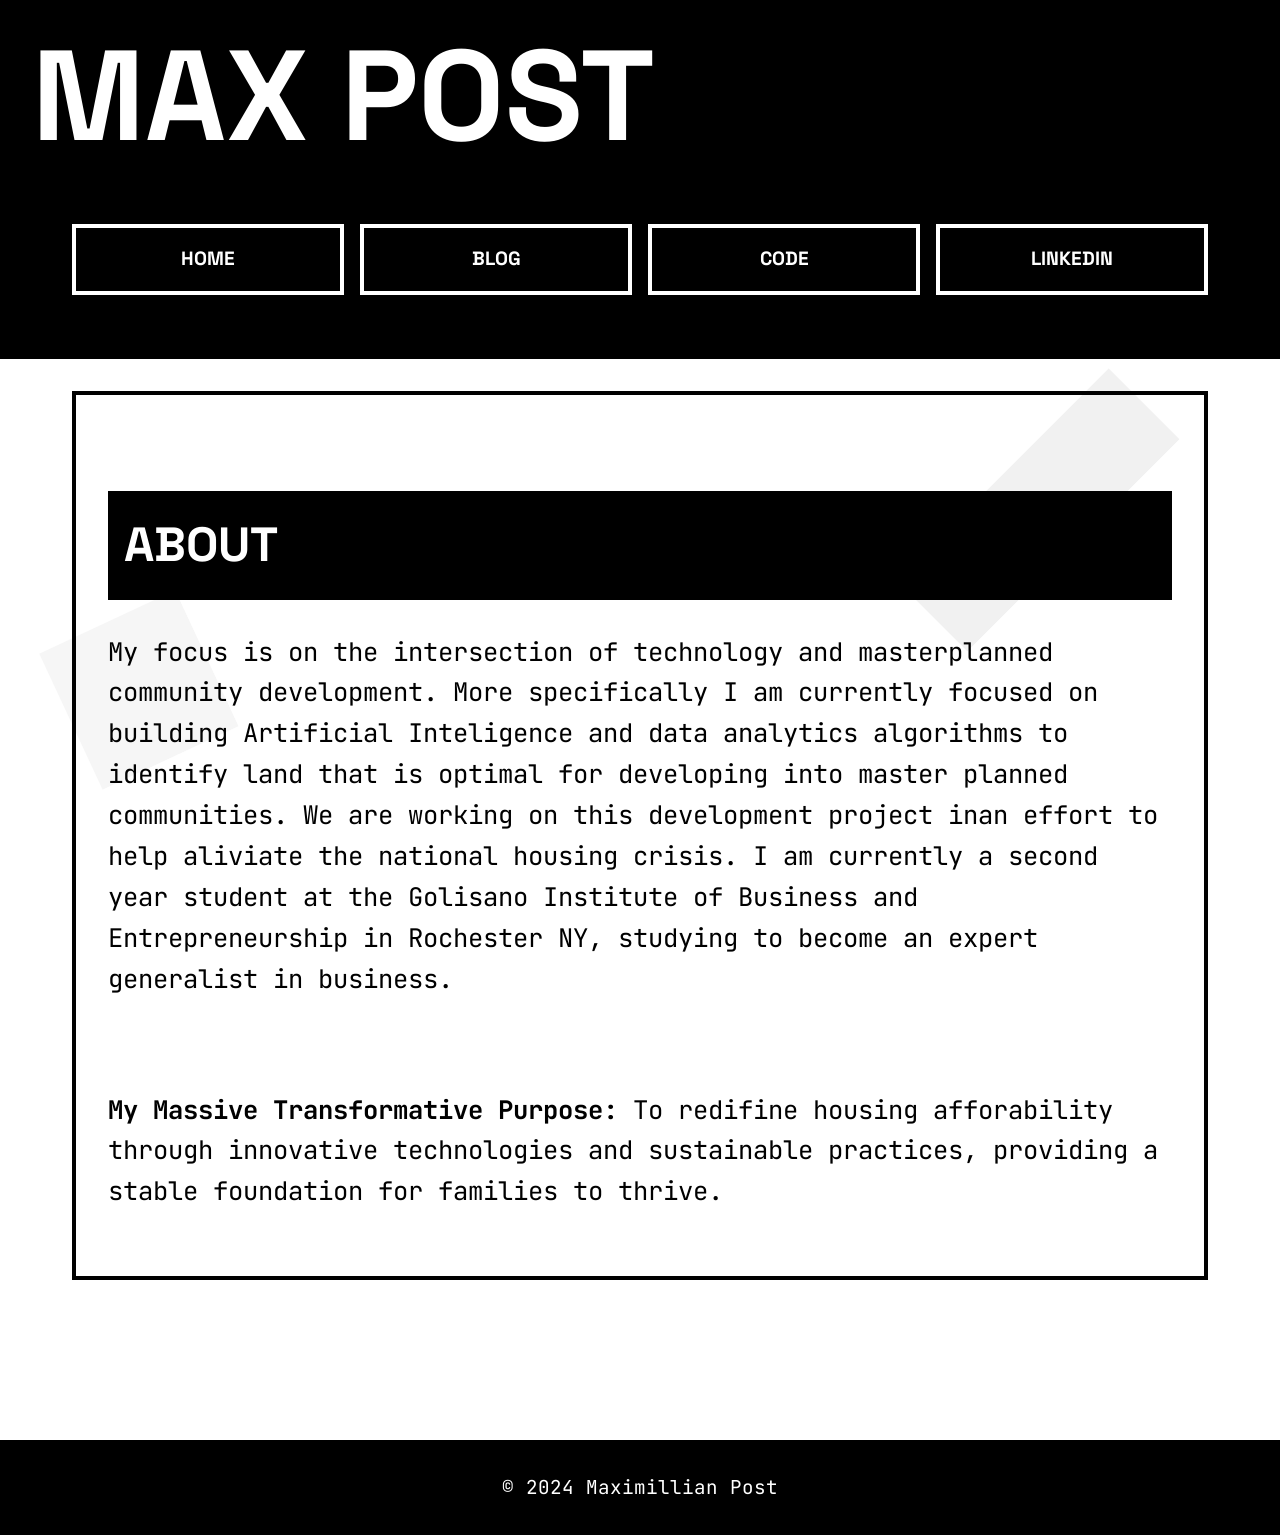
==== index.html @ ecf6b8f6 "Add files via upload" ====
<!DOCTYPE html>
<html lang="en">
<head>
    <meta charset="UTF-8">
    <meta name="viewport" content="width=device-width, initial-scale=1.0">
    <title>Max Post | Home</title>
    <link rel="stylesheet" href="styles.css">
</head>
<body>
    <!-- Abstract Shapes -->
    <div class="abstract-shape shape-1"></div>
    <div class="abstract-shape shape-2"></div>
    <div class="abstract-shape shape-3"></div>

    <header>
        <h1>MAX POST</h1>
        <button class="menu-toggle" aria-label="Toggle menu">
            <span class="menu-line"></span>
            <span class="menu-line"></span>
            <span class="menu-line"></span>
        </button>
        <nav class="nav-menu">
            <a href="index.html">HOME</a>
            <a href="blog/index.html">BLOG</a>
            <a href="https://github.com/maxcpost" target="_blank">CODE</a>
            <a href="https://www.linkedin.com/in/max-c-post" target="_blank">LINKEDIN</a>
        </nav>
    </header>

    <main>
        <section class="intro">
            <h2>About</h2>
            <p> My focus is on the intersection of technology and masterplanned community development. More specifically I am currently focused on building Artificial Inteligence and data analytics algorithms to identify land that is optimal for developing into master planned communities. We are working on this development project inan effort to help aliviate the national housing crisis. I am currently a second year student at the Golisano Institute of Business and Entrepreneurship in Rochester NY, studying to become an expert generalist in business.</p>
            <br>
            <p> <b>My Massive Transformative Purpose:</b> To redifine housing afforability through innovative technologies and sustainable practices, providing a stable foundation for families to thrive.</p>
        </section>
    </main>

    <footer>
        <p>© 2024 Maximillian Post</p>
    </footer>

    <script>
        document.querySelector('.menu-toggle').addEventListener('click', function() {
            this.classList.toggle('active');
            document.querySelector('.nav-menu').classList.toggle('active');
        });
    </script>
</body>
</html>
---- styles.css ----
/* Google Fonts Import */
@import url('https://fonts.googleapis.com/css2?family=Space+Grotesk:wght@400;500;700&family=JetBrains+Mono:wght@400;700&display=swap');

/* Reset and Base Styles */
* {
    margin: 0;
    padding: 0;
    box-sizing: border-box;
}

body {
    font-family: 'JetBrains Mono', monospace;
    line-height: 1.6;
    background-color: #ffffff;
    color: #000000;
    margin: 0;
    padding: 0;
    min-height: 100vh;
    -webkit-text-size-adjust: 100%;
}

/* Container */
main {
    padding: clamp(1rem, 5vw, 2rem);
    max-width: 1200px;
    margin: 0 auto;
}

/* Abstract Components */
.abstract-shape {
    position: fixed;
    background: #f0f0f0;
    z-index: -1;
    mix-blend-mode: multiply;
    opacity: 0.7;
}

.shape-1 {
    width: 200px;
    height: 200px;
    top: 10%;
    right: 5%;
    transform: rotate(15deg);
    background: #e8e8e8;
}

.shape-2 {
    width: 150px;
    height: 150px;
    bottom: 15%;
    left: 5%;
    transform: rotate(-25deg);
    background: #f2f2f2;
}

.shape-3 {
    width: 100px;
    height: 300px;
    top: 40%;
    right: 15%;
    transform: rotate(45deg);
    background: #ebebeb;
}

/* Typography */
h1, h2 {
    font-family: 'Space Grotesk', sans-serif;
    font-weight: 700;
    text-transform: uppercase;
}

h1 {
    font-size: clamp(3rem, 10vw, 8rem);
    background: #000;
    color: #fff;
    line-height: 1;
    padding: clamp(1rem, 5vw, 2rem);
    margin: 0;
    width: 100%;
    word-break: break-word;
}

h2 {
    font-size: clamp(2rem, 5vw, 3rem);
    margin: clamp(2rem, 5vw, 4rem) 0 clamp(1rem, 3vw, 2rem);
    padding: 1rem;
    background: #000;
    color: #fff;
}

/* Header and Navigation */
header {
    background: #000;
    width: 100%;
    padding-bottom: clamp(1rem, 3vw, 2rem);
    position: relative;
}

.menu-toggle {
    display: none;
    position: absolute;
    top: 2rem;
    right: 2rem;
    width: 48px;
    height: 48px;
    background: transparent;
    border: none;
    cursor: pointer;
    padding: 8px;
    z-index: 100;
}

.menu-line {
    display: block;
    width: 100%;
    height: 4px;
    background: #fff;
    margin: 6px 0;
    transition: 0.2s;
}

.menu-toggle.active .menu-line:nth-child(1) {
    transform: translateY(10px) rotate(45deg);
}

.menu-toggle.active .menu-line:nth-child(2) {
    opacity: 0;
}

.menu-toggle.active .menu-line:nth-child(3) {
    transform: translateY(-10px) rotate(-45deg);
}

nav {
    max-width: 1200px;
    margin: 0 auto;
    padding: clamp(1rem, 3vw, 2rem);
    display: grid;
    grid-template-columns: repeat(auto-fit, minmax(min(250px, 100%), 1fr));
    gap: 1rem;
}

nav a {
    font-family: 'Space Grotesk', sans-serif;
    color: #fff;
    text-decoration: none;
    font-weight: 700;
    padding: clamp(0.75rem, 2vw, 1rem);
    display: block;
    text-align: center;
    background: transparent;
    border: 4px solid #fff;
    text-transform: uppercase;
    font-size: clamp(1rem, 2.5vw, 1.2rem);
}

nav a:hover {
    background: #fff;
    color: #000;
}

@media (max-width: 768px) {
    .menu-toggle {
        display: block;
    }

    .nav-menu {
        position: fixed;
        top: 0;
        left: 0;
        width: 100%;
        height: 100vh;
        background: #0078D7;
        padding: 6rem 2rem 2rem;
        transform: translateX(100%);
        transition: transform 0.3s cubic-bezier(0.4, 0, 0.2, 1);
        z-index: 90;
        display: flex;
        flex-direction: column;
        justify-content: center;
        align-items: center;
        gap: 2rem;
    }

    .nav-menu.active {
        transform: translateX(0);
    }

    .nav-menu a {
        font-size: 2rem;
        border: none;
        padding: 1rem;
        width: 100%;
        max-width: 400px;
    }

    .nav-menu a:hover {
        background: #fff;
        color: #0078D7;
    }

    .menu-toggle.active .menu-line {
        background: #fff;
    }

    nav {
        padding: 0;
    }
}

/* Sections */
section {
    margin-bottom: clamp(2rem, 5vw, 4rem);
    border: 4px solid #000;
    padding: clamp(1rem, 3vw, 2rem);
}

.intro p {
    font-size: clamp(1.2rem, 3vw, 1.6rem);
    margin: clamp(1rem, 3vw, 2rem) 0;
}

/* Blog Posts */
.post-list {
    display: grid;
    grid-template-columns: repeat(auto-fit, minmax(min(300px, 100%), 1fr));
    gap: clamp(1rem, 3vw, 2rem);
}

.post-item {
    border: 4px solid #000;
    padding: clamp(1rem, 3vw, 2rem);
}

.post-item:hover {
    background: #000;
    color: #fff;
}

.post-date {
    font-family: 'Space Grotesk', sans-serif;
    font-size: clamp(1rem, 2.5vw, 1.2rem);
    border-top: 4px solid currentColor;
    margin-top: clamp(1rem, 3vw, 2rem);
    padding-top: clamp(0.75rem, 2vw, 1rem);
    font-weight: 700;
}

/* Footer */
footer {
    background: #000;
    color: #fff;
    padding: clamp(1rem, 3vw, 2rem);
    margin-top: clamp(2rem, 5vw, 4rem);
    text-align: center;
    font-size: clamp(1rem, 2.5vw, 1.2rem);
}

/* Code Blocks */
pre {
    background: #000;
    color: #fff;
    padding: clamp(1rem, 3vw, 2rem);
    margin: clamp(1rem, 3vw, 2rem) 0;
    border: 4px solid #000;
    font-size: clamp(0.9rem, 2.5vw, 1.2rem);
    overflow-x: auto;
    -webkit-overflow-scrolling: touch;
}

code {
    font-family: 'JetBrains Mono', monospace;
}

/* Touch Device Optimizations */
@media (hover: none) {
    nav a:active {
        background: #fff;
        color: #000;
    }

    .post-item:active {
        background: #000;
        color: #fff;
    }
}

/* Small Screen Optimizations */
@media (max-width: 480px) {
    nav {
        padding: 1rem;
    }

    nav a {
        padding: 0.75rem;
    }

    section {
        margin-bottom: 2rem;
    }

    pre {
        margin: 1rem -1rem;
        padding: 1rem;
    }

    .post-list {
        gap: 1rem;
    }
}

/* Scroll Bar */
::-webkit-scrollbar {
    width: clamp(8px, 2vw, 16px);
}

::-webkit-scrollbar-track {
    background: #fff;
}

::-webkit-scrollbar-thumb {
    background: #000;
    border: 4px solid #fff;
}

/* Selection Style */
::selection {
    background: #000;
    color: #fff;
}
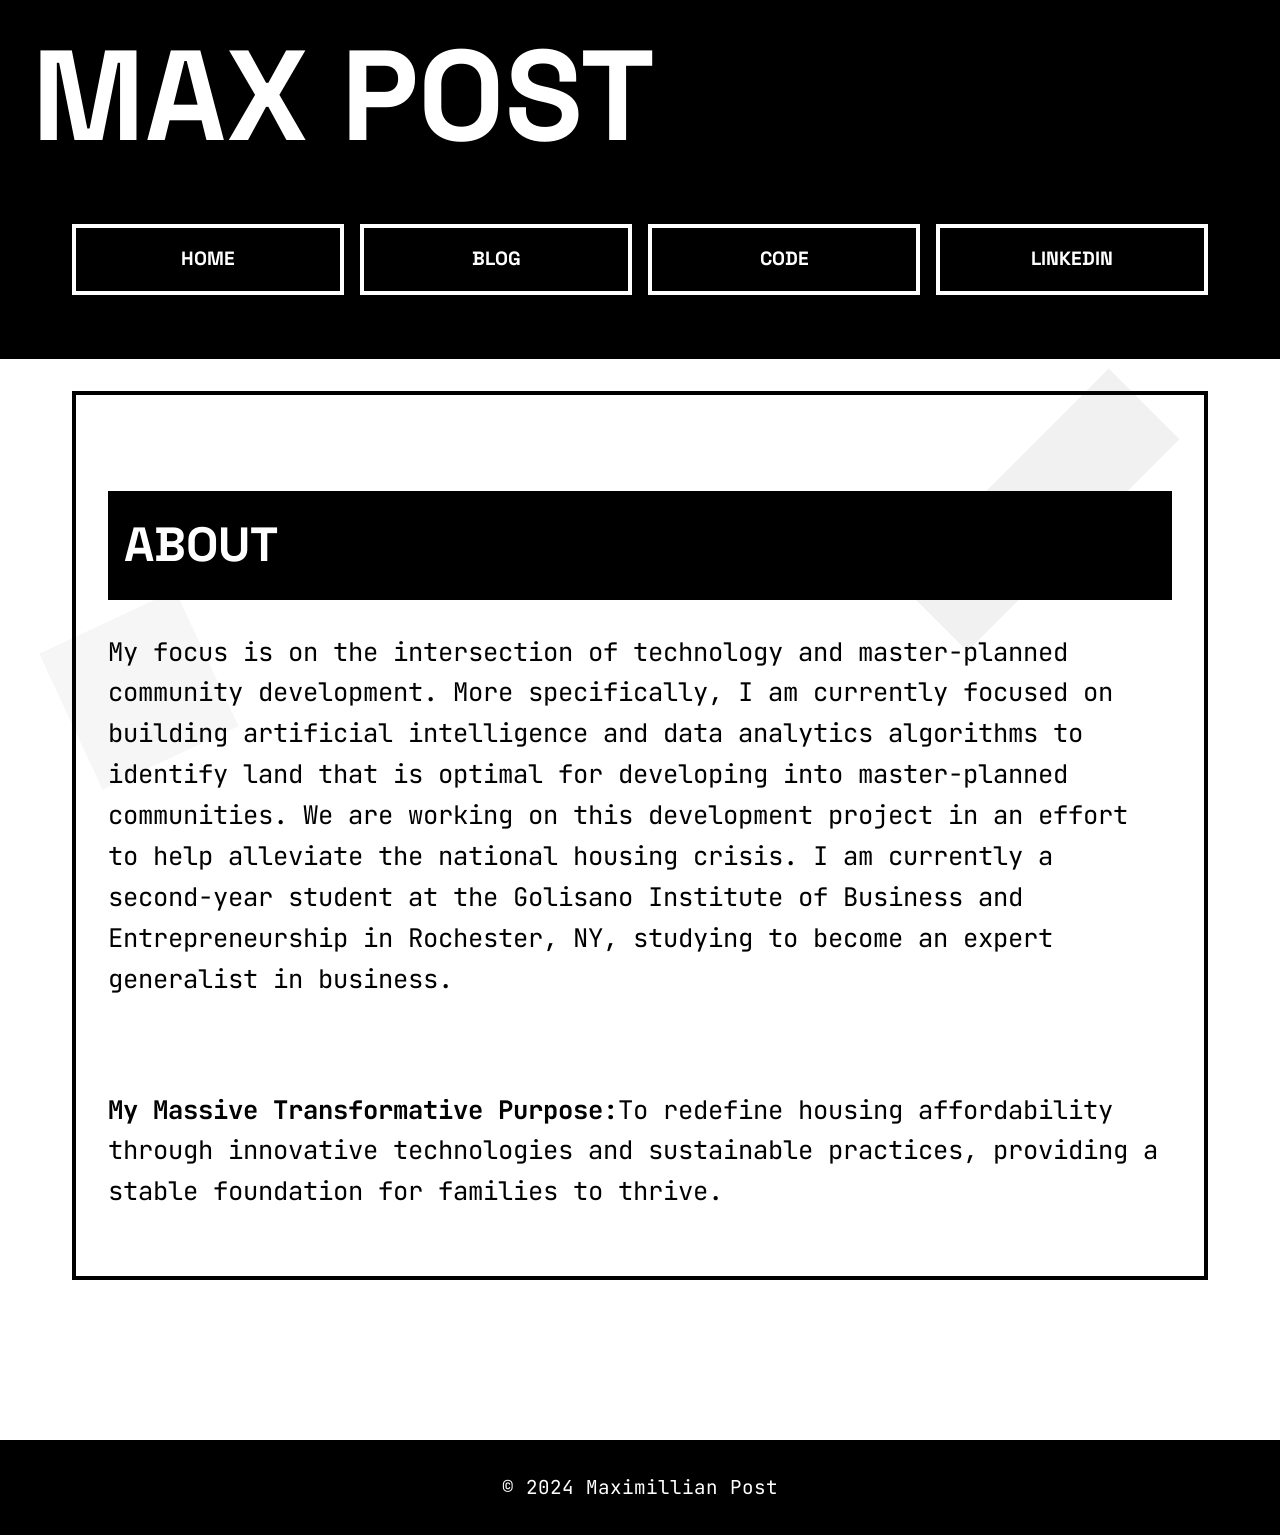
==== commit 249bcfe4: "Update index.html" ====
--- a/index.html
+++ b/index.html
@@ -30,9 +30,9 @@
     <main>
         <section class="intro">
             <h2>About</h2>
-            <p> My focus is on the intersection of technology and masterplanned community development. More specifically I am currently focused on building Artificial Inteligence and data analytics algorithms to identify land that is optimal for developing into master planned communities. We are working on this development project inan effort to help aliviate the national housing crisis. I am currently a second year student at the Golisano Institute of Business and Entrepreneurship in Rochester NY, studying to become an expert generalist in business.</p>
+            <p> My focus is on the intersection of technology and master-planned community development. More specifically, I am currently focused on building artificial intelligence and data analytics algorithms to identify land that is optimal for developing into master-planned communities. We are working on this development project in an effort to help alleviate the national housing crisis. I am currently a second-year student at the Golisano Institute of Business and Entrepreneurship in Rochester, NY, studying to become an expert generalist in business.</p>
             <br>
-            <p> <b>My Massive Transformative Purpose:</b> To redifine housing afforability through innovative technologies and sustainable practices, providing a stable foundation for families to thrive.</p>
+            <p> <b>My Massive Transformative Purpose:</b>To redefine housing affordability through innovative technologies and sustainable practices, providing a stable foundation for families to thrive.</p>
         </section>
     </main>
 
@@ -47,4 +47,4 @@
         });
     </script>
 </body>
-</html> +</html> 
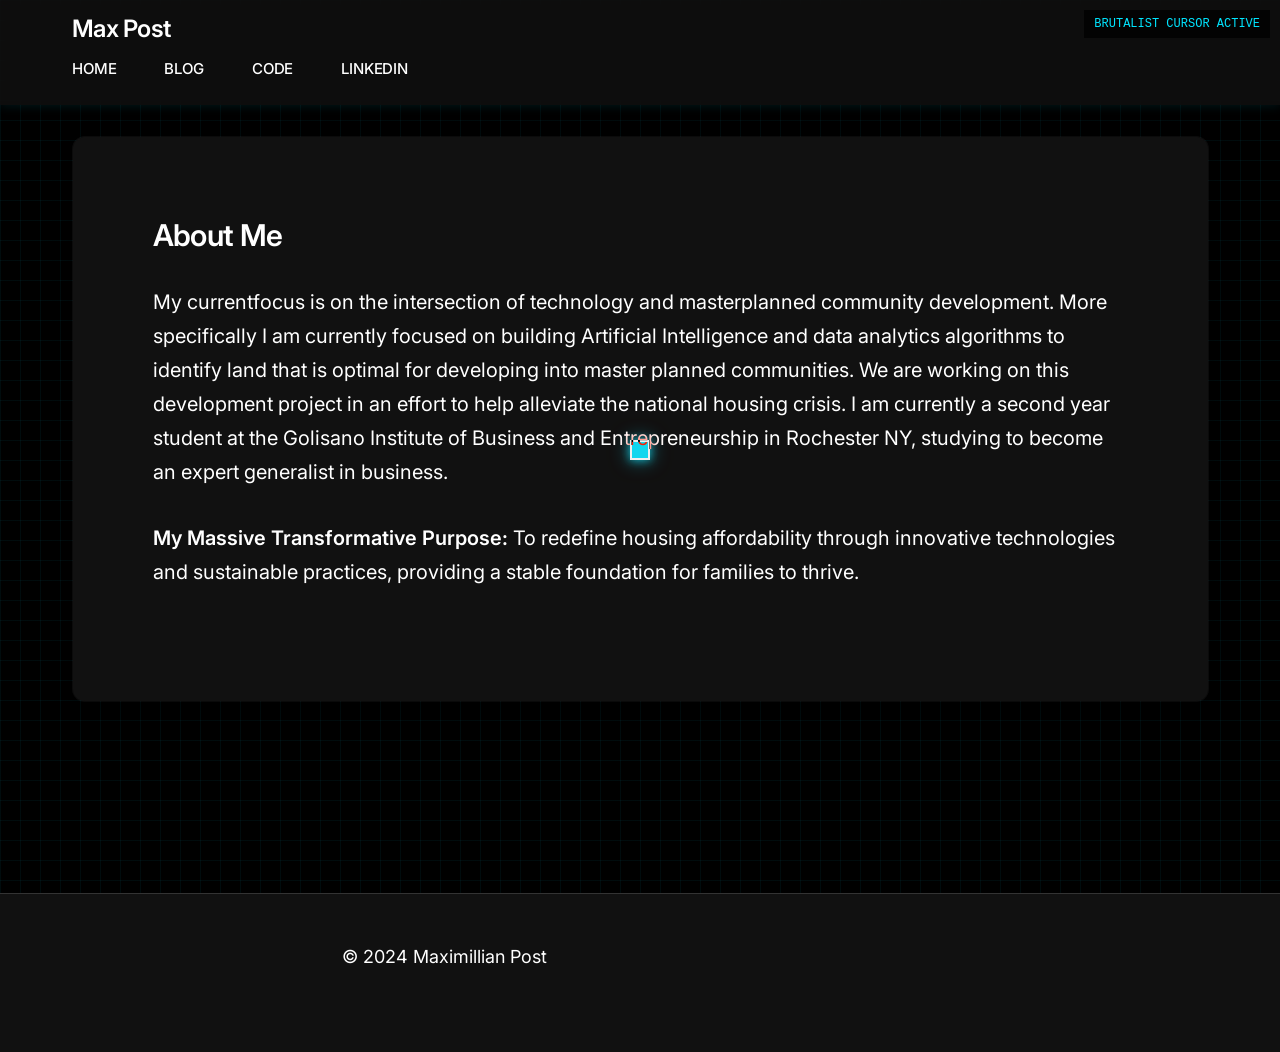
==== commit 68dce52f: "Add files via upload" ====
--- a/index.html
+++ b/index.html
@@ -13,7 +13,7 @@
     <div class="abstract-shape shape-3"></div>
 
     <header>
-        <h1>MAX POST</h1>
+        <h1>Max Post</h1>
         <button class="menu-toggle" aria-label="Toggle menu">
             <span class="menu-line"></span>
             <span class="menu-line"></span>
@@ -29,10 +29,10 @@
 
     <main>
         <section class="intro">
-            <h2>About</h2>
-            <p> My focus is on the intersection of technology and master-planned community development. More specifically, I am currently focused on building artificial intelligence and data analytics algorithms to identify land that is optimal for developing into master-planned communities. We are working on this development project in an effort to help alleviate the national housing crisis. I am currently a second-year student at the Golisano Institute of Business and Entrepreneurship in Rochester, NY, studying to become an expert generalist in business.</p>
-            <br>
-            <p> <b>My Massive Transformative Purpose:</b>To redefine housing affordability through innovative technologies and sustainable practices, providing a stable foundation for families to thrive.</p>
+            <h2>About Me</h2>
+            <p>My currentfocus is on the intersection of technology and masterplanned community development. More specifically I am currently focused on building Artificial Intelligence and data analytics algorithms to identify land that is optimal for developing into master planned communities. We are working on this development project in an effort to help alleviate the national housing crisis. I am currently a second year student at the Golisano Institute of Business and Entrepreneurship in Rochester NY, studying to become an expert generalist in business.</p>
+            
+            <p><strong>My Massive Transformative Purpose:</strong> To redefine housing affordability through innovative technologies and sustainable practices, providing a stable foundation for families to thrive.</p>
         </section>
     </main>
 
@@ -46,5 +46,6 @@
             document.querySelector('.nav-menu').classList.toggle('active');
         });
     </script>
+    <script src="scripts.js"></script>
 </body>
-</html> 
+</html> 
--- a/styles.css
+++ b/styles.css
@@ -1,5 +1,53 @@
 /* Google Fonts Import */
-@import url('https://fonts.googleapis.com/css2?family=Space+Grotesk:wght@400;500;700&family=JetBrains+Mono:wght@400;700&display=swap');
+@import url('https://fonts.googleapis.com/css2?family=Inter:wght@300;400;500;600;700&display=swap');
+
+:root {
+    /* Color Palette - Dark Professional Tech Brand */
+    --color-primary: #00E5FF;         /* Vibrant Cyan */
+    --color-primary-light: #5FFFFF;   /* Light Cyan */
+    --color-primary-dark: #00B8D4;    /* Dark Cyan */
+    --color-accent: #FF3366;          /* Vibrant Magenta */
+    --color-accent2: #41B883;         /* Vibrant Green */
+    --color-background: #000000;      /* Black Background */
+    --color-surface: #111111;         /* Dark Surface */
+    --color-surface-secondary: #1A1A1A; /* Secondary Surface */
+    --color-text: #FFFFFF;            /* White Text */
+    --color-text-secondary: #AAAAAA;  /* Light Gray Text */
+    --color-border: #333333;          /* Dark Gray Border */
+    --color-shadow: rgba(0, 0, 0, 0.5); /* Dark Shadow */
+    
+    /* Spacing */
+    --space-xs: 0.5rem;
+    --space-sm: 1rem;
+    --space-md: 2rem;
+    --space-lg: 3rem;
+    --space-xl: 5rem;
+    
+    /* Border Radius */
+    --radius-sm: 6px;
+    --radius-md: 12px;
+    --radius-lg: 18px;
+    --radius-xl: 24px;
+
+    /* Typography scale */
+    --text-xs: 0.75rem;   /* 12px */
+    --text-sm: 0.875rem;  /* 14px */
+    --text-base: 1rem;    /* 16px */
+    --text-md: 1.125rem;  /* 18px */
+    --text-lg: 1.25rem;   /* 20px */
+    --text-xl: 1.5rem;    /* 24px */
+    --text-2xl: 1.875rem; /* 30px */
+    --text-3xl: 2.25rem;  /* 36px */
+    --text-4xl: 3rem;     /* 48px */
+    --text-5xl: 3.75rem;  /* 60px */
+    
+    /* Font weights */
+    --font-light: 300;
+    --font-normal: 400;
+    --font-medium: 500;
+    --font-semibold: 600;
+    --font-bold: 700;
+}
 
 /* Reset and Base Styles */
 * {
@@ -8,119 +56,141 @@
     box-sizing: border-box;
 }
 
+html {
+    height: 100%;
+}
+
 body {
-    font-family: 'JetBrains Mono', monospace;
-    line-height: 1.6;
-    background-color: #ffffff;
-    color: #000000;
+    font-family: 'Inter', -apple-system, BlinkMacSystemFont, sans-serif;
+    line-height: 1.5;
+    background-color: var(--color-background);
+    color: var(--color-text);
     margin: 0;
     padding: 0;
     min-height: 100vh;
     -webkit-text-size-adjust: 100%;
-}
-
-/* Container */
+    background-image: none;
+    
+    /* Flex layout to push footer to bottom */
+    display: flex;
+    flex-direction: column;
+    min-height: 100vh;
+}
+
+/* Layout */
 main {
-    padding: clamp(1rem, 5vw, 2rem);
     max-width: 1200px;
     margin: 0 auto;
-}
-
-/* Abstract Components */
-.abstract-shape {
-    position: fixed;
-    background: #f0f0f0;
-    z-index: -1;
-    mix-blend-mode: multiply;
-    opacity: 0.7;
-}
-
-.shape-1 {
-    width: 200px;
-    height: 200px;
-    top: 10%;
-    right: 5%;
-    transform: rotate(15deg);
-    background: #e8e8e8;
-}
-
-.shape-2 {
-    width: 150px;
-    height: 150px;
-    bottom: 15%;
-    left: 5%;
-    transform: rotate(-25deg);
-    background: #f2f2f2;
-}
-
-.shape-3 {
-    width: 100px;
-    height: 300px;
-    top: 40%;
-    right: 15%;
-    transform: rotate(45deg);
-    background: #ebebeb;
+    padding: var(--space-md);
+    
+    /* Make main content area grow to push footer down */
+    flex: 1 0 auto;
 }
 
 /* Typography */
-h1, h2 {
-    font-family: 'Space Grotesk', sans-serif;
-    font-weight: 700;
-    text-transform: uppercase;
+h1, h2, h3 {
+    font-family: 'Inter', -apple-system, BlinkMacSystemFont, sans-serif;
+    font-weight: 600;
+    line-height: 1.1;
+    margin-bottom: var(--space-md);
+    color: var(--color-text);
+    letter-spacing: -0.02em;
 }
 
 h1 {
-    font-size: clamp(3rem, 10vw, 8rem);
-    background: #000;
-    color: #fff;
-    line-height: 1;
-    padding: clamp(1rem, 5vw, 2rem);
-    margin: 0;
-    width: 100%;
-    word-break: break-word;
+    font-size: var(--text-4xl);
+    font-weight: var(--font-bold);
+    letter-spacing: -0.03em;
+    line-height: 1.1;
 }
 
 h2 {
-    font-size: clamp(2rem, 5vw, 3rem);
-    margin: clamp(2rem, 5vw, 4rem) 0 clamp(1rem, 3vw, 2rem);
-    padding: 1rem;
-    background: #000;
-    color: #fff;
+    font-size: var(--text-2xl);
+    font-weight: var(--font-semibold);
+    letter-spacing: -0.02em;
+    line-height: 1.2;
+}
+
+h3 {
+    font-size: var(--text-xl);
+    font-weight: var(--font-semibold);
+    letter-spacing: -0.01em;
+    line-height: 1.3;
+}
+
+p {
+    margin-bottom: var(--space-md);
+    font-size: 1.125rem;
+    color: var(--color-text);
+    line-height: 1.6;
+    max-width: 75ch;
+}
+
+a {
+    color: var(--color-primary);
+    text-decoration: none;
+    transition: all 0.2s ease;
+    border-bottom: none;
+}
+
+a:hover {
+    color: var(--color-primary-light);
+    border-bottom: none;
+}
+
+strong, b {
+    font-weight: 600;
+    color: var(--color-text);
 }
 
 /* Header and Navigation */
 header {
-    background: #000;
+    background: rgba(17, 17, 17, 0.8);
+    backdrop-filter: blur(10px);
+    -webkit-backdrop-filter: blur(10px);
     width: 100%;
-    padding-bottom: clamp(1rem, 3vw, 2rem);
-    position: relative;
+    padding: var(--space-sm) 0;
+    position: sticky;
+    top: 0;
+    z-index: 10;
+    box-shadow: 0 1px 10px rgba(0, 229, 255, 0.1);
+}
+
+header h1 {
+    margin-bottom: 0;
+    padding: 0 var(--space-md);
+    max-width: 1200px;
+    margin: 0 auto;
+    font-size: 1.5rem;
+    font-weight: 600;
 }
 
 .menu-toggle {
     display: none;
     position: absolute;
-    top: 2rem;
-    right: 2rem;
-    width: 48px;
-    height: 48px;
+    top: 1rem;
+    right: 1.5rem;
+    width: 44px;
+    height: 44px;
     background: transparent;
     border: none;
     cursor: pointer;
     padding: 8px;
     z-index: 100;
+    border-radius: var(--radius-sm);
 }
 
 .menu-line {
     display: block;
     width: 100%;
-    height: 4px;
-    background: #fff;
+    height: 2px;
+    background: var(--color-text);
     margin: 6px 0;
-    transition: 0.2s;
+    transition: 0.3s;
 }
 
 .menu-toggle.active .menu-line:nth-child(1) {
-    transform: translateY(10px) rotate(45deg);
+    transform: translateY(8px) rotate(45deg);
 }
 
 .menu-toggle.active .menu-line:nth-child(2) {
@@ -128,37 +198,342 @@
 }
 
 .menu-toggle.active .menu-line:nth-child(3) {
-    transform: translateY(-10px) rotate(-45deg);
+    transform: translateY(-8px) rotate(-45deg);
 }
 
 nav {
     max-width: 1200px;
-    margin: 0 auto;
-    padding: clamp(1rem, 3vw, 2rem);
+    margin: var(--space-xs) auto 0;
+    padding: 0 var(--space-md);
+    display: flex;
+    justify-content: flex-start;
+    gap: var(--space-lg);
+}
+
+nav a {
+    font-family: 'Inter', sans-serif;
+    color: var(--color-text);
+    text-decoration: none;
+    font-weight: 500;
+    padding: var(--space-xs) 0;
+    display: inline-block;
+    text-transform: none;
+    font-size: 0.9375rem;
+    letter-spacing: -0.01em;
+    position: relative;
+    border-bottom: none;
+}
+
+nav a::after {
+    content: '';
+    position: absolute;
+    bottom: 0;
+    left: 0;
+    width: 0;
+    height: 1px;
+    background: var(--color-primary);
+    transition: width 0.2s ease;
+}
+
+nav a:hover::after {
+    width: 100%;
+}
+
+nav a:hover {
+    color: var(--color-primary);
+}
+
+/* Sections */
+section {
+    margin-bottom: var(--space-xl);
+    background: var(--color-surface);
+    padding: var(--space-xl);
+    border-radius: var(--radius-md);
+    box-shadow: 0 4px 20px rgba(0, 0, 0, 0.3), 0 0 0 1px rgba(255, 255, 255, 0.05);
+    position: relative;
+    border-top: none;
+    overflow: hidden;
+}
+
+section::before {
+    display: none;
+}
+
+.intro p {
+    font-size: 1.25rem;
+    color: var(--color-text);
+    font-weight: 400;
+}
+
+.intro p:first-of-type::first-letter {
+    font-family: inherit;
+    float: none;
+    font-size: inherit;
+    line-height: inherit;
+    padding: 0;
+    color: inherit;
+}
+
+/* Add a subtle grid pattern to the background */
+body::before {
+    content: '';
+    position: fixed;
+    top: 0;
+    left: 0;
+    width: 100%;
+    height: 100%;
+    background-image: linear-gradient(rgba(0, 229, 255, 0.05) 1px, transparent 1px),
+                     linear-gradient(90deg, rgba(0, 229, 255, 0.05) 1px, transparent 1px);
+    background-size: 20px 20px;
+    z-index: -1;
+    pointer-events: none;
+}
+
+/* Blog Posts */
+.post-list {
     display: grid;
-    grid-template-columns: repeat(auto-fit, minmax(min(250px, 100%), 1fr));
-    gap: 1rem;
-}
-
-nav a {
-    font-family: 'Space Grotesk', sans-serif;
-    color: #fff;
+    grid-template-columns: repeat(auto-fit, minmax(min(350px, 100%), 1fr));
+    gap: var(--space-md);
+}
+
+.post-item {
+    background: var(--color-surface);
+    border-radius: var(--radius-md);
+    padding: var(--space-md);
+    transition: all 0.2s ease;
+    box-shadow: 0 4px 20px rgba(0, 0, 0, 0.3), 0 0 0 1px rgba(255, 255, 255, 0.05);
+    border: none;
+    display: flex;
+    flex-direction: column;
+    position: relative;
+    overflow: hidden;
+    animation: fadeInUp 0.4s ease-out;
+    animation-fill-mode: both;
+    transition: all 0.3s cubic-bezier(0.25, 0.46, 0.45, 0.94); /* Smooth easing */
+}
+
+/* Make the entire post item a clickable area */
+.post-item-link {
+    display: block;
     text-decoration: none;
-    font-weight: 700;
-    padding: clamp(0.75rem, 2vw, 1rem);
+    color: var(--color-text);
+    flex: 1;
+    margin-bottom: var(--space-md);
+    position: relative;
+    z-index: 1;
+    border-bottom: none;
+    background-image: none !important;
+}
+
+.post-item-link:hover {
+    color: var(--color-text);
+    text-decoration: none;
+}
+
+.post-item-link:hover h2 {
+    color: var(--color-primary);
+    transition: color 0.2s ease;
+}
+
+.post-item::after {
+    content: '';
+    position: absolute;
+    top: 0;
+    left: 0;
+    width: 4px;
+    height: 0;
+    background: var(--color-primary);
+    transition: height 0.3s ease;
+}
+
+.post-item:hover {
+    transform: translateY(-2px);
+    box-shadow: 0 8px 30px rgba(0, 0, 0, 0.4), 0 0 0 1px rgba(0, 229, 255, 0.1);
+}
+
+.post-item:hover::after {
+    height: 100%;
+}
+
+.post-item h2 {
+    margin-top: 0;
+    font-size: 1.5rem;
+    color: var(--color-text);
+    border-bottom: none;
     display: block;
+    padding-bottom: 0;
+    transition: color 0.2s ease;
+}
+
+.post-date {
+    font-family: 'Inter', sans-serif;
+    color: var(--color-text-secondary);
+    margin: var(--space-xs) 0 var(--space-sm);
+    font-size: 0.875rem;
+}
+
+.read-more {
+    margin-top: auto;
+    align-self: flex-start;
+    padding: var(--space-xs) var(--space-sm);
+    border: none;
+    border-radius: var(--radius-sm);
+    font-weight: 500;
+    font-size: 0.875rem;
+    margin-top: var(--space-md);
+    transition: all 0.2s ease;
+    background-color: var(--color-primary);
+    color: #000000;
+    position: relative;
+    overflow: hidden;
+}
+
+.read-more:hover {
+    background: var(--color-primary-light);
+    color: #000000;
+    box-shadow: 0 0 15px rgba(0, 229, 255, 0.4);
+}
+
+.read-more::after {
+    content: '';
+    position: absolute;
+    top: 50%;
+    left: 50%;
+    width: 5px;
+    height: 5px;
+    background: rgba(255, 255, 255, 0.8);
+    opacity: 0;
+    border-radius: 100%;
+    transform: scale(1, 1) translate(-50%, -50%);
+    transform-origin: 50% 50%;
+}
+
+@keyframes ripple {
+    0% {
+        transform: scale(0, 0);
+        opacity: 0.5;
+    }
+    100% {
+        transform: scale(200, 200);
+        opacity: 0;
+    }
+}
+
+.read-more:active::after {
+    animation: ripple 0.6s ease-out;
+}
+
+/* Blog Post Content */
+.post-content {
+    font-size: 1.125rem;
+    line-height: 1.7;
+}
+
+.post-content p {
+    margin-bottom: var(--space-md);
+}
+
+.post-content p:first-of-type::first-letter {
+    font-family: inherit;
+    float: none;
+    font-size: inherit;
+    line-height: inherit;
+    padding: 0;
+    color: inherit;
+}
+
+.post-header {
+    margin-bottom: var(--space-lg);
+    position: relative;
+    padding-bottom: var(--space-md);
+    border-bottom: 1px solid var(--color-border);
+}
+
+.post-header h1 {
+    margin-bottom: var(--space-xs);
+}
+
+.post-header .post-date {
+    font-size: 1rem;
+    color: var(--color-text-secondary);
+    display: block;
+    margin-bottom: var(--space-md);
+}
+
+article {
+    background: var(--color-surface);
+    padding: var(--space-xl);
+    border-radius: var(--radius-md);
+    box-shadow: 0 4px 20px rgba(0, 0, 0, 0.3), 0 0 0 1px rgba(255, 255, 255, 0.05);
+}
+
+/* Abstract Shapes - Replaced with minimal geometric elements */
+.abstract-shape {
+    display: none;
+}
+
+/* Add professional geometric accent elements with glow */
+.tech-accent {
+    position: absolute;
+    background: var(--color-primary);
+    opacity: 0.1;
+    z-index: 0;
+    filter: blur(40px);
+}
+
+.accent-1 {
+    width: 200px;
+    height: 200px;
+    top: -100px;
+    right: -50px;
+    border-radius: 12px;
+    transform: rotate(45deg);
+}
+
+.accent-2 {
+    width: 150px;
+    height: 150px;
+    bottom: -75px;
+    left: 10%;
+    border-radius: 50%;
+}
+
+/* Footer */
+footer {
+    background: var(--color-surface);
+    border-top: 1px solid var(--color-border);
+    padding: var(--space-lg) var(--space-md);
     text-align: center;
-    background: transparent;
-    border: 4px solid #fff;
-    text-transform: uppercase;
-    font-size: clamp(1rem, 2.5vw, 1.2rem);
-}
-
-nav a:hover {
-    background: #fff;
-    color: #000;
-}
-
+    color: var(--color-text-secondary);
+    font-size: 0.875rem;
+    position: relative;
+    margin-top: var(--space-xl);
+    
+    /* Ensure footer doesn't shrink and stays at bottom */
+    flex-shrink: 0;
+}
+
+footer::before {
+    display: none;
+}
+
+/* Code Blocks */
+pre {
+    background: #0D1117;
+    color: #E6EDF3;
+    padding: var(--space-md);
+    border-radius: var(--radius-md);
+    overflow-x: auto;
+    font-size: 0.9rem;
+    margin: var(--space-md) 0;
+    border: 1px solid #30363D;
+}
+
+code {
+    font-family: 'SF Mono', 'Menlo', 'Monaco', 'Courier New', monospace;
+}
+
+/* Mobile Adjustments */
 @media (max-width: 768px) {
     .menu-toggle {
         display: block;
@@ -170,16 +545,15 @@
         left: 0;
         width: 100%;
         height: 100vh;
-        background: #0078D7;
-        padding: 6rem 2rem 2rem;
-        transform: translateX(100%);
-        transition: transform 0.3s cubic-bezier(0.4, 0, 0.2, 1);
+        background: var(--color-surface);
+        padding: 5rem 2rem 2rem;
+        transform: translateX(-100%);
+        transition: transform 0.3s ease;
         z-index: 90;
         display: flex;
         flex-direction: column;
-        justify-content: center;
-        align-items: center;
-        gap: 2rem;
+        align-items: flex-start;
+        gap: var(--space-md);
     }
 
     .nav-menu.active {
@@ -187,144 +561,625 @@
     }
 
     .nav-menu a {
-        font-size: 2rem;
-        border: none;
-        padding: 1rem;
-        width: 100%;
-        max-width: 400px;
-    }
-
-    .nav-menu a:hover {
-        background: #fff;
-        color: #0078D7;
-    }
-
-    .menu-toggle.active .menu-line {
-        background: #fff;
-    }
-
-    nav {
-        padding: 0;
-    }
-}
-
-/* Sections */
-section {
-    margin-bottom: clamp(2rem, 5vw, 4rem);
-    border: 4px solid #000;
-    padding: clamp(1rem, 3vw, 2rem);
-}
-
-.intro p {
-    font-size: clamp(1.2rem, 3vw, 1.6rem);
-    margin: clamp(1rem, 3vw, 2rem) 0;
-}
-
-/* Blog Posts */
-.post-list {
-    display: grid;
-    grid-template-columns: repeat(auto-fit, minmax(min(300px, 100%), 1fr));
-    gap: clamp(1rem, 3vw, 2rem);
-}
-
-.post-item {
-    border: 4px solid #000;
-    padding: clamp(1rem, 3vw, 2rem);
-}
-
-.post-item:hover {
-    background: #000;
-    color: #fff;
-}
-
-.post-date {
-    font-family: 'Space Grotesk', sans-serif;
-    font-size: clamp(1rem, 2.5vw, 1.2rem);
-    border-top: 4px solid currentColor;
-    margin-top: clamp(1rem, 3vw, 2rem);
-    padding-top: clamp(0.75rem, 2vw, 1rem);
-    font-weight: 700;
-}
-
-/* Footer */
-footer {
-    background: #000;
-    color: #fff;
-    padding: clamp(1rem, 3vw, 2rem);
-    margin-top: clamp(2rem, 5vw, 4rem);
-    text-align: center;
-    font-size: clamp(1rem, 2.5vw, 1.2rem);
-}
-
-/* Code Blocks */
-pre {
-    background: #000;
-    color: #fff;
-    padding: clamp(1rem, 3vw, 2rem);
-    margin: clamp(1rem, 3vw, 2rem) 0;
-    border: 4px solid #000;
-    font-size: clamp(0.9rem, 2.5vw, 1.2rem);
-    overflow-x: auto;
-    -webkit-overflow-scrolling: touch;
-}
-
-code {
-    font-family: 'JetBrains Mono', monospace;
-}
-
-/* Touch Device Optimizations */
-@media (hover: none) {
-    nav a:active {
-        background: #fff;
-        color: #000;
-    }
-
-    .post-item:active {
-        background: #000;
-        color: #fff;
-    }
-}
-
-/* Small Screen Optimizations */
-@media (max-width: 480px) {
-    nav {
-        padding: 1rem;
-    }
-
-    nav a {
-        padding: 0.75rem;
-    }
-
-    section {
-        margin-bottom: 2rem;
-    }
-
-    pre {
-        margin: 1rem -1rem;
-        padding: 1rem;
-    }
-
-    .post-list {
-        gap: 1rem;
-    }
-}
-
-/* Scroll Bar */
-::-webkit-scrollbar {
-    width: clamp(8px, 2vw, 16px);
-}
-
-::-webkit-scrollbar-track {
-    background: #fff;
-}
-
-::-webkit-scrollbar-thumb {
-    background: #000;
-    border: 4px solid #fff;
+        font-size: 1.125rem;
+    }
+
+    section, article {
+        padding: var(--space-md);
+    }
 }
 
 /* Selection Style */
 ::selection {
-    background: #000;
-    color: #fff;
+    background: var(--color-primary);
+    color: #000000;
+}
+
+/* Scrollbar */
+::-webkit-scrollbar {
+    width: 8px;
+}
+
+::-webkit-scrollbar-track {
+    background: var(--color-surface);
+}
+
+::-webkit-scrollbar-thumb {
+    background: var(--color-primary-dark);
+    border: 2px solid var(--color-surface);
+    border-radius: 4px;
+}
+
+/* Add CSS variables for animation */
+:root {
+    --transition-fast: 0.2s;
+    --transition-standard: 0.3s;
+}
+
+/* Add professional button styles for use elsewhere */
+.button {
+    display: inline-block;
+    padding: 0.75rem 1.5rem;
+    background-color: var(--color-primary);
+    color: #000000;
+    border-radius: var(--radius-sm);
+    font-weight: 500;
+    transition: all var(--transition-fast) ease;
+    text-align: center;
+    border: none;
+    cursor: pointer;
+    box-shadow: 0 0 0 0 rgba(0, 229, 255, 0);
+    position: relative;
+    overflow: hidden;
+}
+
+.button:hover {
+    background-color: var(--color-primary-light);
+    box-shadow: 0 0 15px rgba(0, 229, 255, 0.4);
+}
+
+.button::after {
+    content: '';
+    position: absolute;
+    top: 50%;
+    left: 50%;
+    width: 5px;
+    height: 5px;
+    background: rgba(255, 255, 255, 0.8);
+    opacity: 0;
+    border-radius: 100%;
+    transform: scale(1, 1) translate(-50%, -50%);
+    transform-origin: 50% 50%;
+}
+
+.button:active::after {
+    animation: ripple 0.6s ease-out;
+}
+
+.button-secondary {
+    background-color: transparent;
+    color: var(--color-primary);
+    border: 1px solid var(--color-primary);
+}
+
+.button-secondary:hover {
+    background-color: rgba(0, 229, 255, 0.1);
+    box-shadow: 0 0 15px rgba(0, 229, 255, 0.2);
+}
+
+/* Add a hero section styling for homepage */
+.hero {
+    padding: var(--space-xl) 0;
+    text-align: center;
+    max-width: 800px;
+    margin: 0 auto var(--space-xl);
+    position: relative;
+}
+
+.hero::before {
+    content: '';
+    position: absolute;
+    top: -50%;
+    left: -50%;
+    width: 200%;
+    height: 200%;
+    background: radial-gradient(circle at center, rgba(0, 229, 255, 0.15), transparent 50%);
+    z-index: -1;
+    pointer-events: none;
+}
+
+.hero h1 {
+    font-size: clamp(2.5rem, 8vw, 5rem);
+    margin-bottom: var(--space-md);
+    line-height: 1;
+    text-shadow: 0 0 10px rgba(0, 229, 255, 0.2);
+}
+
+.hero p {
+    font-size: clamp(1.125rem, 3vw, 1.5rem);
+    color: var(--color-text-secondary);
+    margin: 0 auto var(--space-lg);
+    max-width: 600px;
+}
+
+/* Accessibility Improvements */
+@media (prefers-reduced-motion: reduce) {
+    * {
+        animation-duration: 0.001ms !important;
+        animation-iteration-count: 1 !important;
+        transition-duration: 0.001ms !important;
+        scroll-behavior: auto !important;
+    }
+}
+
+/* Improved Focus States */
+a:focus-visible, 
+button:focus-visible,
+input:focus-visible,
+textarea:focus-visible,
+select:focus-visible {
+    outline: 2px solid var(--color-primary);
+    outline-offset: 3px;
+    box-shadow: 0 0 0 4px rgba(0, 229, 255, 0.2);
+}
+
+/* Skip to content link for keyboard users */
+.skip-link {
+    position: absolute;
+    top: -40px;
+    left: 0;
+    background: var(--color-primary);
+    color: #000000;
+    padding: 8px;
+    z-index: 100;
+    transition: top 0.2s ease;
+}
+
+.skip-link:focus {
+    top: 0;
+}
+
+/* Improve text readability */
+p, li, td, th, blockquote {
+    font-size: 1.125rem;
+    line-height: 1.7;
+    color: var(--color-text);
+    max-width: 75ch;
+}
+
+/* Higher contrast for secondary text */
+.post-date,
+footer,
+.text-secondary {
+    color: #C0C0C0; /* Lighter gray for better contrast against black */
+}
+
+/* Staggered animation for multiple items */
+.post-list .post-item:nth-child(1) { animation-delay: 0.1s; }
+.post-list .post-item:nth-child(2) { animation-delay: 0.2s; }
+.post-list .post-item:nth-child(3) { animation-delay: 0.3s; }
+.post-list .post-item:nth-child(4) { animation-delay: 0.4s; }
+.post-list .post-item:nth-child(5) { animation-delay: 0.5s; }
+
+/* Improved button feedback */
+.button, .read-more {
+    position: relative;
+    overflow: hidden;
+}
+
+.button::after, .read-more::after {
+    content: '';
+    position: absolute;
+    top: 50%;
+    left: 50%;
+    width: 5px;
+    height: 5px;
+    background: rgba(255, 255, 255, 0.8);
+    opacity: 0;
+    border-radius: 100%;
+    transform: scale(1, 1) translate(-50%, -50%);
+    transform-origin: 50% 50%;
+}
+
+@keyframes ripple {
+    0% {
+        transform: scale(0, 0);
+        opacity: 0.5;
+    }
+    100% {
+        transform: scale(200, 200);
+        opacity: 0;
+    }
+}
+
+.button:active::after, .read-more:active::after {
+    animation: ripple 0.6s ease-out;
+}
+
+/* Improved focus indication for interactive elements */
+a, button, .button, .read-more, input, select, textarea {
+    transition: transform 0.2s ease, box-shadow 0.2s ease;
+}
+
+a:hover, button:hover, .button:hover, .read-more:hover {
+    transform: translateY(-2px);
+}
+
+a:active, button:active, .button:active, .read-more:active {
+    transform: translateY(1px);
+}
+
+/* Link hover effect */
+a:not(.button):not(.read-more):not(.post-item-link) {
+    background-image: linear-gradient(transparent calc(100% - 2px), var(--color-primary) 2px);
+    background-repeat: no-repeat;
+    background-size: 0% 100%;
+    transition: background-size 0.3s;
+    text-decoration: none;
+    display: inline;
+}
+
+a:not(.button):not(.read-more):not(.post-item-link):hover {
+    background-size: 100% 100%;
+}
+
+/* Theme Toggle Button */
+.theme-toggle {
+    position: fixed;
+    bottom: 20px;
+    right: 20px;
+    width: 50px;
+    height: 50px;
+    border-radius: 50%;
+    background: var(--color-surface);
+    border: 1px solid var(--color-border);
+    color: var(--color-primary);
+    display: flex;
+    align-items: center;
+    justify-content: center;
+    cursor: pointer;
+    z-index: 100;
+    box-shadow: 0 2px 10px rgba(0, 0, 0, 0.3);
+    transition: all 0.3s ease;
+}
+
+.theme-toggle:hover {
+    transform: rotate(30deg);
+    box-shadow: 0 0 15px rgba(0, 229, 255, 0.3);
+}
+
+.theme-toggle svg {
+    width: 24px;
+    height: 24px;
+    fill: var(--color-primary);
+}
+
+/* Scroll to Top Button */
+.scroll-top {
+    position: fixed;
+    bottom: 80px;
+    right: 20px;
+    width: 50px;
+    height: 50px;
+    border-radius: 50%;
+    background: var(--color-surface);
+    border: 1px solid var(--color-border);
+    color: var(--color-primary);
+    display: flex;
+    align-items: center;
+    justify-content: center;
+    cursor: pointer;
+    z-index: 100;
+    box-shadow: 0 2px 10px rgba(0, 0, 0, 0.3);
+    transition: all 0.3s ease;
+    opacity: 0;
+    visibility: hidden;
+}
+
+.scroll-top.visible {
+    opacity: 1;
+    visibility: visible;
+}
+
+.scroll-top:hover {
+    transform: translateY(-5px);
+    box-shadow: 0 0 15px rgba(0, 229, 255, 0.3);
+}
+
+.scroll-top svg {
+    width: 24px;
+    height: 24px;
+    fill: var(--color-primary);
+}
+
+/* Toast Notification */
+.toast-container {
+    position: fixed;
+    bottom: 20px;
+    left: 20px;
+    z-index: 1000;
+    display: flex;
+    flex-direction: column;
+    gap: 10px;
+}
+
+.toast {
+    background: var(--color-surface);
+    border-left: 4px solid var(--color-primary);
+    padding: 16px 20px;
+    border-radius: var(--radius-sm);
+    box-shadow: 0 5px 15px rgba(0, 0, 0, 0.3);
+    display: flex;
+    align-items: center;
+    min-width: 300px;
+    max-width: 450px;
+    animation: slideInLeft 0.3s, fadeOut 0.5s 3s forwards;
+}
+
+.toast.success {
+    border-left-color: var(--color-accent2);
+}
+
+.toast.error {
+    border-left-color: var(--color-accent);
+}
+
+.toast-icon {
+    margin-right: 12px;
+    font-size: 20px;
+}
+
+.toast-content {
+    flex: 1;
+}
+
+.toast-title {
+    font-weight: 600;
+    margin-bottom: 4px;
+}
+
+.toast-message {
+    font-size: 0.875rem;
+    color: var(--color-text-secondary);
+}
+
+.toast-close {
+    background: transparent;
+    border: none;
+    color: var(--color-text-secondary);
+    cursor: pointer;
+    padding: 4px;
+}
+
+@keyframes slideInLeft {
+    from {
+        transform: translateX(-100%);
+        opacity: 0;
+    }
+    to {
+        transform: translateX(0);
+        opacity: 1;
+    }
+}
+
+@keyframes fadeOut {
+    to {
+        opacity: 0;
+        transform: translateY(20px);
+    }
+}
+
+/* Loading Indicator */
+.loading {
+    display: inline-block;
+    position: relative;
+    width: 80px;
+    height: 80px;
+    margin: 0 auto;
+}
+
+.loading div {
+    position: absolute;
+    top: 33px;
+    width: 13px;
+    height: 13px;
+    border-radius: 50%;
+    background: var(--color-primary);
+    animation-timing-function: cubic-bezier(0, 1, 1, 0);
+}
+
+.loading div:nth-child(1) {
+    left: 8px;
+    animation: loading1 0.6s infinite;
+}
+
+.loading div:nth-child(2) {
+    left: 8px;
+    animation: loading2 0.6s infinite;
+}
+
+.loading div:nth-child(3) {
+    left: 32px;
+    animation: loading2 0.6s infinite;
+}
+
+.loading div:nth-child(4) {
+    left: 56px;
+    animation: loading3 0.6s infinite;
+}
+
+@keyframes loading1 {
+    0% {
+        transform: scale(0);
+    }
+    100% {
+        transform: scale(1);
+    }
+}
+
+@keyframes loading2 {
+    0% {
+        transform: translate(0, 0);
+    }
+    100% {
+        transform: translate(24px, 0);
+    }
+}
+
+@keyframes loading3 {
+    0% {
+        transform: scale(1);
+    }
+    100% {
+        transform: scale(0);
+    }
+}
+
+/* Advanced article layout with drop caps */
+.advanced-article p:first-of-type {
+    font-size: var(--text-lg);
+    margin-bottom: 1.5em;
+}
+
+.advanced-article p:first-of-type::first-letter {
+    float: left;
+    font-size: 4em;
+    line-height: 0.8;
+    font-weight: var(--font-bold);
+    margin-right: 0.1em;
+    color: var(--color-primary);
+}
+
+/* Grid layout systems */
+.grid {
+    display: grid;
+    grid-template-columns: repeat(12, 1fr);
+    gap: var(--space-md);
+}
+
+.col-span-1 { grid-column: span 1; }
+.col-span-2 { grid-column: span 2; }
+.col-span-3 { grid-column: span 3; }
+.col-span-4 { grid-column: span 4; }
+.col-span-5 { grid-column: span 5; }
+.col-span-6 { grid-column: span 6; }
+.col-span-7 { grid-column: span 7; }
+.col-span-8 { grid-column: span 8; }
+.col-span-9 { grid-column: span 9; }
+.col-span-10 { grid-column: span 10; }
+.col-span-11 { grid-column: span 11; }
+.col-span-12 { grid-column: span 12; }
+
+/* Auto-fill gallery for portfolios or image collections */
+.gallery {
+    display: grid;
+    grid-template-columns: repeat(auto-fill, minmax(250px, 1fr));
+    grid-gap: var(--space-md);
+    margin: var(--space-md) 0;
+}
+
+.gallery-item {
+    overflow: hidden;
+    border-radius: var(--radius-md);
+    position: relative;
+    aspect-ratio: 16/9;
+    background-color: var(--color-surface-secondary);
+}
+
+.gallery-item img {
+    width: 100%;
+    height: 100%;
+    object-fit: cover;
+    transition: transform 0.5s ease;
+}
+
+.gallery-item:hover img {
+    transform: scale(1.05);
+}
+
+.gallery-caption {
+    position: absolute;
+    bottom: 0;
+    left: 0;
+    right: 0;
+    background: rgba(0, 0, 0, 0.7);
+    backdrop-filter: blur(5px);
+    padding: var(--space-sm);
+    color: white;
+    transform: translateY(100%);
+    transition: transform 0.3s ease;
+}
+
+.gallery-item:hover .gallery-caption {
+    transform: translateY(0);
+}
+
+/* Card Variants */
+.card {
+    background: var(--color-surface);
+    border-radius: var(--radius-md);
+    padding: var(--space-md);
+    box-shadow: 0 4px 20px rgba(0, 0, 0, 0.3), 0 0 0 1px rgba(255, 255, 255, 0.05);
+}
+
+.card-horizontal {
+    display: grid;
+    grid-template-columns: 1fr 2fr;
+    gap: var(--space-md);
+    align-items: center;
+}
+
+.card-minimal {
+    background: transparent;
+    padding: 0;
+    box-shadow: none;
+}
+
+.card-featured {
+    border-left: 4px solid var(--color-primary);
+    background: linear-gradient(to right, rgba(0, 229, 255, 0.05), transparent 50%);
+}
+
+/* Table Styles */
+table {
+    width: 100%;
+    border-collapse: collapse;
+    margin: var(--space-md) 0;
+}
+
+th {
+    background-color: var(--color-surface-secondary);
+    font-weight: var(--font-semibold);
+    text-align: left;
+    padding: var(--space-sm);
+    border-bottom: 1px solid var(--color-border);
+}
+
+td {
+    padding: var(--space-sm);
+    border-bottom: 1px solid var(--color-border);
+}
+
+tr:hover {
+    background-color: rgba(0, 229, 255, 0.03);
+}
+
+/* Mobile Refinements */
+@media (max-width: 768px) {
+    :root {
+        --space-md: 1.5rem;
+        --space-lg: 2rem;
+        --space-xl: 3rem;
+    }
+    
+    .grid {
+        grid-template-columns: repeat(4, 1fr);
+    }
+    
+    .col-span-1, .col-span-2, .col-span-3, .col-span-4, 
+    .col-span-5, .col-span-6, .col-span-7, .col-span-8,
+    .col-span-9, .col-span-10, .col-span-11, .col-span-12 {
+        grid-column: 1 / -1; /* Full width on mobile */
+    }
+    
+    .card-horizontal {
+        grid-template-columns: 1fr;
+    }
+    
+    .mobile-hidden {
+        display: none;
+    }
+    
+    h1 {
+        font-size: var(--text-3xl);
+    }
+    
+    h2 {
+        font-size: var(--text-xl);
+    }
+    
+    .toast {
+        min-width: auto;
+        max-width: calc(100vw - 40px);
+    }
 } 
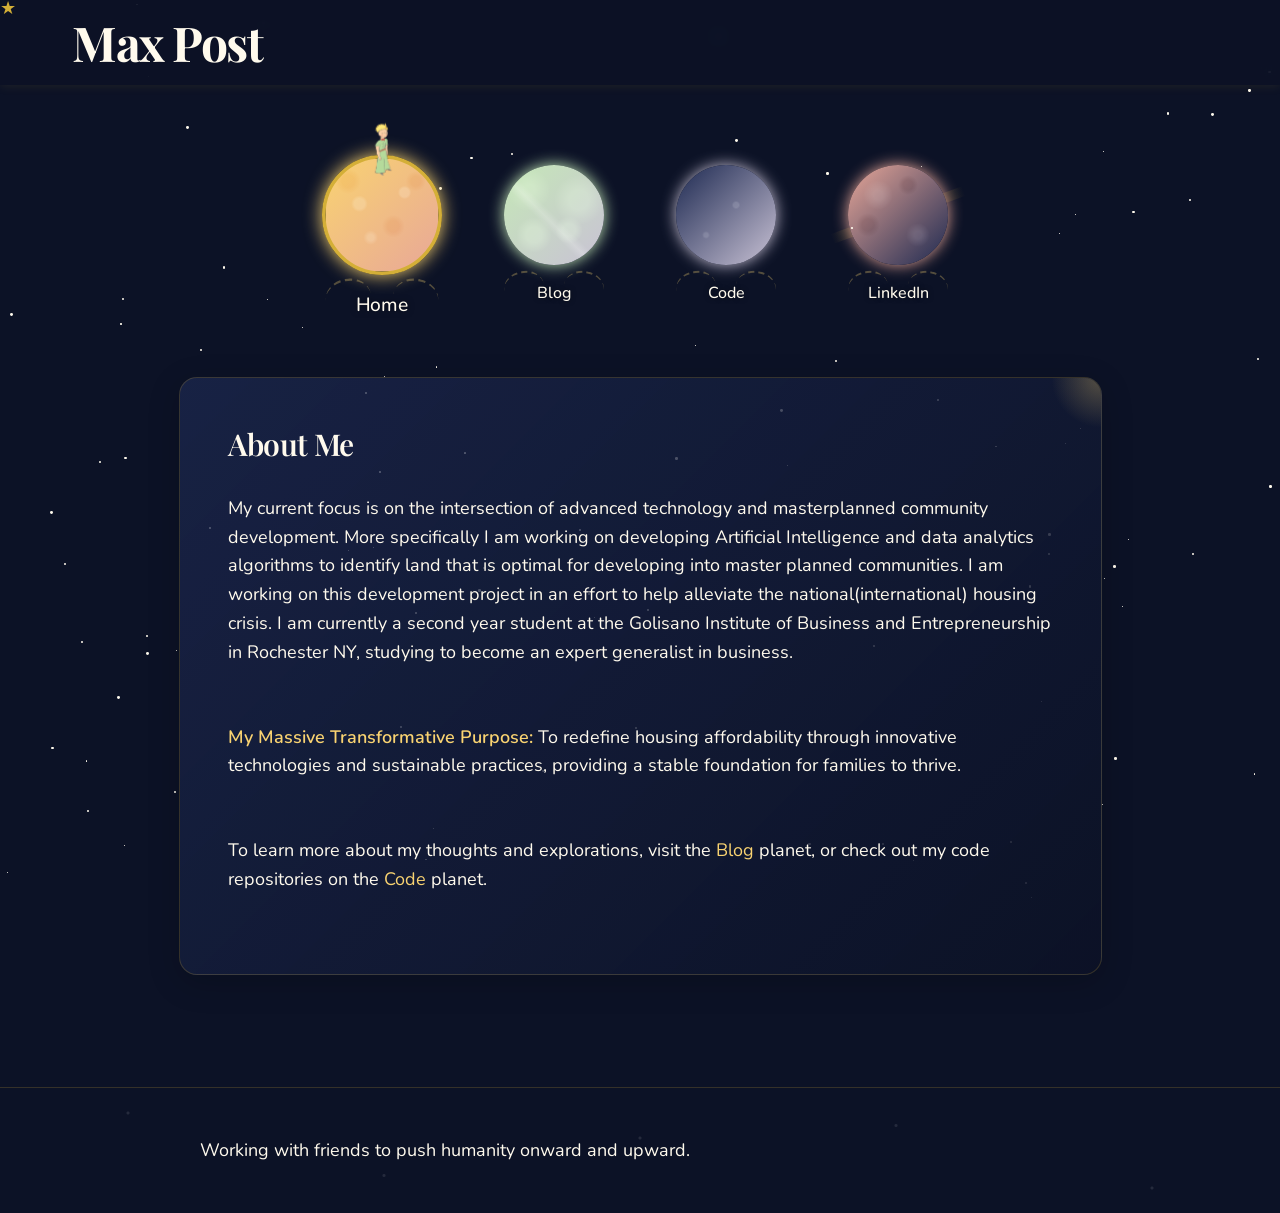
==== commit 40fdbabf: "Add files via upload" ====
--- a/index.html
+++ b/index.html
@@ -3,49 +3,50 @@
 <head>
     <meta charset="UTF-8">
     <meta name="viewport" content="width=device-width, initial-scale=1.0">
-    <title>Max Post | Home</title>
+    <title>Maximillian Post | Developer & Creator</title>
+    <meta name="description" content="Personal website of Maximillian Post.">
     <link rel="stylesheet" href="styles.css">
+    <script src="scripts.js" defer></script>
 </head>
 <body>
-    <!-- Abstract Shapes -->
-    <div class="abstract-shape shape-1"></div>
-    <div class="abstract-shape shape-2"></div>
-    <div class="abstract-shape shape-3"></div>
-
     <header>
         <h1>Max Post</h1>
-        <button class="menu-toggle" aria-label="Toggle menu">
-            <span class="menu-line"></span>
-            <span class="menu-line"></span>
-            <span class="menu-line"></span>
-        </button>
-        <nav class="nav-menu">
-            <a href="index.html">HOME</a>
-            <a href="blog/index.html">BLOG</a>
-            <a href="https://github.com/maxcpost" target="_blank">CODE</a>
-            <a href="https://www.linkedin.com/in/max-c-post" target="_blank">LINKEDIN</a>
-        </nav>
     </header>
-
+    
+    <nav class="cosmic-navigation">
+        <div class="planet home-planet" data-name="Home">
+            <a href="index.html">Home</a>
+        </div>
+        <div class="planet blog-planet" data-name="Blog">
+            <a href="blog/index.html">Blog</a>
+        </div>
+        <div class="planet code-planet" data-name="Code">
+            <a href="https://github.com/maximillianpost" target="_blank" rel="noopener">Code</a>
+        </div>
+        <div class="planet linkedin-planet" data-name="LinkedIn">
+            <a href="https://linkedin.com/in/maximillian-post" target="_blank" rel="noopener">LinkedIn</a>
+        </div>
+    </nav>
+    
     <main>
-        <section class="intro">
-            <h2>About Me</h2>
-            <p>My currentfocus is on the intersection of technology and masterplanned community development. More specifically I am currently focused on building Artificial Intelligence and data analytics algorithms to identify land that is optimal for developing into master planned communities. We are working on this development project in an effort to help alleviate the national housing crisis. I am currently a second year student at the Golisano Institute of Business and Entrepreneurship in Rochester NY, studying to become an expert generalist in business.</p>
-            
-            <p><strong>My Massive Transformative Purpose:</strong> To redefine housing affordability through innovative technologies and sustainable practices, providing a stable foundation for families to thrive.</p>
+        <section class="intro-planet">
+            <div class="planet-content">
+                <h2>About Me</h2>
+                <p>My current focus is on the intersection of advanced technology and masterplanned community development. More specifically I am working on developing Artificial Intelligence and data analytics algorithms to identify land that is optimal for developing into master planned communities. I am working on this development project in an effort to help alleviate the national(international) housing crisis. I am currently a second year student at the Golisano Institute of Business and Entrepreneurship in Rochester NY, studying to become an expert generalist in business.</p>
+                <br>
+                <p><b>My Massive Transformative Purpose:</b> To redefine housing affordability through innovative technologies and sustainable practices, providing a stable foundation for families to thrive.</p>
+                <br>
+                <p>To learn more about my thoughts and explorations, visit the <a href="blog/index.html">Blog</a> planet, or check out my code repositories on the <a href="https://github.com/maximillianpost" target="_blank" rel="noopener">Code</a> planet.</p>
+            </div>
         </section>
     </main>
-
+    
     <footer>
-        <p>© 2024 Maximillian Post</p>
+        <p>Working with friends to push humanity onward and upward.</p>
+        <!-- Footer quote will be added by JavaScript -->
+        <div class="stars-above"></div>
     </footer>
-
-    <script>
-        document.querySelector('.menu-toggle').addEventListener('click', function() {
-            this.classList.toggle('active');
-            document.querySelector('.nav-menu').classList.toggle('active');
-        });
-    </script>
-    <script src="scripts.js"></script>
+    
+    <!-- No scroll to top button needed - it will be added by JavaScript -->
 </body>
 </html> 
--- a/styles.css
+++ b/styles.css
@@ -1,20 +1,30 @@
 /* Google Fonts Import */
-@import url('https://fonts.googleapis.com/css2?family=Inter:wght@300;400;500;600;700&display=swap');
+@import url('https://fonts.googleapis.com/css2?family=Playfair+Display:wght@400;500;600;700&family=Nunito:wght@300;400;600;700&family=Caveat:wght@400;500;600&display=swap');
 
 :root {
-    /* Color Palette - Dark Professional Tech Brand */
-    --color-primary: #00E5FF;         /* Vibrant Cyan */
-    --color-primary-light: #5FFFFF;   /* Light Cyan */
-    --color-primary-dark: #00B8D4;    /* Dark Cyan */
-    --color-accent: #FF3366;          /* Vibrant Magenta */
-    --color-accent2: #41B883;         /* Vibrant Green */
-    --color-background: #000000;      /* Black Background */
-    --color-surface: #111111;         /* Dark Surface */
-    --color-surface-secondary: #1A1A1A; /* Secondary Surface */
-    --color-text: #FFFFFF;            /* White Text */
-    --color-text-secondary: #AAAAAA;  /* Light Gray Text */
-    --color-border: #333333;          /* Dark Gray Border */
-    --color-shadow: rgba(0, 0, 0, 0.5); /* Dark Shadow */
+    /* Color Palette - The Little Prince Inspired */
+    --midnight-blue: #1D2951;    /* Deep night sky */
+    --dark-space: #0C1226;       /* Darker background for space */
+    --sunset-yellow: #F9D371;    /* The Prince's hair and desert sand */
+    --rose-pink: #E8A798;        /* The rose and sunset hues */
+    --pale-mint: #C5E8B7;        /* Planet foliage and accents */
+    --soft-lavender: #C9C2D5;    /* Twilight skies */
+    --cream: #FFFAED;            /* Paper-like texture */
+    --gold: #D4AF37;             /* Stars and special elements */
+    
+    /* Original palette kept for reference but not used */
+    --color-primary: var(--gold);
+    --color-primary-light: var(--sunset-yellow);
+    --color-primary-dark: var(--midnight-blue);
+    --color-accent: var(--rose-pink);
+    --color-accent2: var(--pale-mint);
+    --color-background: var(--dark-space);
+    --color-surface: rgba(29, 41, 81, 0.6);
+    --color-surface-secondary: rgba(29, 41, 81, 0.8);
+    --color-text: var(--cream);
+    --color-text-secondary: var(--soft-lavender);
+    --color-border: rgba(196, 194, 213, 0.2);
+    --color-shadow: rgba(0, 0, 0, 0.5);
     
     /* Spacing */
     --space-xs: 0.5rem;
@@ -28,6 +38,7 @@
     --radius-md: 12px;
     --radius-lg: 18px;
     --radius-xl: 24px;
+    --radius-circle: 50%;
 
     /* Typography scale */
     --text-xs: 0.75rem;   /* 12px */
@@ -61,20 +72,59 @@
 }
 
 body {
-    font-family: 'Inter', -apple-system, BlinkMacSystemFont, sans-serif;
+    font-family: 'Nunito', -apple-system, BlinkMacSystemFont, sans-serif;
     line-height: 1.5;
-    background-color: var(--color-background);
-    color: var(--color-text);
+    background-color: var(--dark-space);
+    color: var(--cream);
     margin: 0;
     padding: 0;
     min-height: 100vh;
     -webkit-text-size-adjust: 100%;
-    background-image: none;
+    position: relative;
+    overflow-x: hidden;
     
     /* Flex layout to push footer to bottom */
     display: flex;
     flex-direction: column;
     min-height: 100vh;
+}
+
+/* Star field background */
+.star {
+    position: absolute;
+    background-color: var(--cream);
+    border-radius: 50%;
+    z-index: 0;
+}
+
+.star.twinkle {
+    animation: twinkle 4s infinite ease-in-out;
+}
+
+.star.shooting {
+    position: absolute;
+    width: 2px;
+    height: 2px;
+    background-color: var(--gold);
+    border-radius: 50%;
+    animation: shooting 5s linear forwards;
+    opacity: 0;
+}
+
+@keyframes twinkle {
+    0%, 100% { opacity: 0.3; transform: scale(1); }
+    50% { opacity: 1; transform: scale(1.2); }
+}
+
+@keyframes shooting {
+    0% { 
+        transform: translateX(0) translateY(0); 
+        opacity: 1;
+    }
+    100% { 
+        transform: translateX(300px) translateY(300px); 
+        opacity: 0;
+    }
 }
 
 /* Layout */
@@ -82,6 +132,8 @@
     max-width: 1200px;
     margin: 0 auto;
     padding: var(--space-md);
+    position: relative;
+    z-index: 1;
     
     /* Make main content area grow to push footer down */
     flex: 1 0 auto;
@@ -89,11 +141,11 @@
 
 /* Typography */
 h1, h2, h3 {
-    font-family: 'Inter', -apple-system, BlinkMacSystemFont, sans-serif;
-    font-weight: 600;
-    line-height: 1.1;
+    font-family: 'Playfair Display', serif;
+    font-weight: var(--font-semibold);
+    line-height: 1.2;
     margin-bottom: var(--space-md);
-    color: var(--color-text);
+    color: var(--cream);
     letter-spacing: -0.02em;
 }
 
@@ -121,31 +173,52 @@
 p {
     margin-bottom: var(--space-md);
     font-size: 1.125rem;
-    color: var(--color-text);
+    color: var(--cream);
     line-height: 1.6;
     max-width: 75ch;
 }
 
 a {
-    color: var(--color-primary);
+    color: var(--sunset-yellow);
     text-decoration: none;
     transition: all 0.2s ease;
     border-bottom: none;
 }
 
 a:hover {
-    color: var(--color-primary-light);
+    color: var(--gold);
     border-bottom: none;
 }
 
 strong, b {
     font-weight: 600;
-    color: var(--color-text);
+    color: var(--sunset-yellow);
+}
+
+blockquote, .prince-quote {
+    font-family: 'Caveat', cursive;
+    font-size: 1.4em;
+    line-height: 1.4;
+    color: var(--rose-pink);
+    border-left: 3px solid var(--rose-pink);
+    padding-left: var(--space-md);
+    margin: var(--space-md) 0;
+    position: relative;
+}
+
+blockquote::before, .prince-quote::before {
+    content: '"';
+    font-size: 3em;
+    position: absolute;
+    left: -10px;
+    top: -20px;
+    color: var(--rose-pink);
+    opacity: 0.3;
 }
 
 /* Header and Navigation */
 header {
-    background: rgba(17, 17, 17, 0.8);
+    background: rgba(13, 18, 38, 0.8);
     backdrop-filter: blur(10px);
     -webkit-backdrop-filter: blur(10px);
     width: 100%;
@@ -153,7 +226,7 @@
     position: sticky;
     top: 0;
     z-index: 10;
-    box-shadow: 0 1px 10px rgba(0, 229, 255, 0.1);
+    box-shadow: 0 1px 10px rgba(212, 175, 55, 0.1);
 }
 
 header h1 {
@@ -161,132 +234,783 @@
     padding: 0 var(--space-md);
     max-width: 1200px;
     margin: 0 auto;
-    font-size: 1.5rem;
-    font-weight: 600;
-}
-
-.menu-toggle {
-    display: none;
-    position: absolute;
-    top: 1rem;
-    right: 1.5rem;
-    width: 44px;
-    height: 44px;
-    background: transparent;
-    border: none;
+    display: flex;
+    align-items: center;
+    justify-content: space-between;
+}
+
+.subtitle {
+    font-family: 'Caveat', cursive;
+    font-size: var(--text-md);
+    color: var(--sunset-yellow);
+    margin-left: var(--space-sm);
+    opacity: 0.8;
+}
+
+/* Cosmic Navigation */
+.cosmic-navigation {
+    display: flex;
+    justify-content: center;
+    align-items: center;
+    padding: var(--space-md);
+    padding-top: var(--space-xl);
+    gap: calc(var(--space-lg) * 1.5);
+    max-width: 1200px;
+    margin: 0 auto;
+    min-height: 160px;
+    position: relative;
+}
+
+/* Planet Styles with Realistic Features */
+.planet {
+    position: relative;
+    width: 60px;
+    height: 60px;
+    border-radius: 50%;
+    display: flex;
+    justify-content: center;
+    align-items: center;
+    transition: all 0.3s ease;
     cursor: pointer;
-    padding: 8px;
-    z-index: 100;
-    border-radius: var(--radius-sm);
-}
-
-.menu-line {
-    display: block;
-    width: 100%;
-    height: 2px;
-    background: var(--color-text);
-    margin: 6px 0;
-    transition: 0.3s;
-}
-
-.menu-toggle.active .menu-line:nth-child(1) {
-    transform: translateY(8px) rotate(45deg);
-}
-
-.menu-toggle.active .menu-line:nth-child(2) {
-    opacity: 0;
-}
-
-.menu-toggle.active .menu-line:nth-child(3) {
-    transform: translateY(-8px) rotate(-45deg);
-}
-
-nav {
-    max-width: 1200px;
-    margin: var(--space-xs) auto 0;
-    padding: 0 var(--space-md);
-    display: flex;
-    justify-content: flex-start;
-    gap: var(--space-lg);
-}
-
-nav a {
-    font-family: 'Inter', sans-serif;
-    color: var(--color-text);
-    text-decoration: none;
-    font-weight: 500;
-    padding: var(--space-xs) 0;
-    display: inline-block;
-    text-transform: none;
-    font-size: 0.9375rem;
-    letter-spacing: -0.01em;
-    position: relative;
-    border-bottom: none;
-}
-
-nav a::after {
+    box-shadow: 0 4px 15px rgba(0, 0, 0, 0.3);
+    overflow: visible;
+}
+
+.planet::before {
     content: '';
     position: absolute;
-    bottom: 0;
-    left: 0;
-    width: 0;
-    height: 1px;
-    background: var(--color-primary);
-    transition: width 0.2s ease;
-}
-
-nav a:hover::after {
-    width: 100%;
-}
-
-nav a:hover {
-    color: var(--color-primary);
-}
-
-/* Sections */
-section {
-    margin-bottom: var(--space-xl);
-    background: var(--color-surface);
-    padding: var(--space-xl);
-    border-radius: var(--radius-md);
-    box-shadow: 0 4px 20px rgba(0, 0, 0, 0.3), 0 0 0 1px rgba(255, 255, 255, 0.05);
-    position: relative;
-    border-top: none;
-    overflow: hidden;
-}
-
-section::before {
-    display: none;
-}
-
-.intro p {
-    font-size: 1.25rem;
-    color: var(--color-text);
-    font-weight: 400;
-}
-
-.intro p:first-of-type::first-letter {
-    font-family: inherit;
-    float: none;
-    font-size: inherit;
-    line-height: inherit;
-    padding: 0;
-    color: inherit;
-}
-
-/* Add a subtle grid pattern to the background */
-body::before {
-    content: '';
-    position: fixed;
     top: 0;
     left: 0;
     width: 100%;
     height: 100%;
-    background-image: linear-gradient(rgba(0, 229, 255, 0.05) 1px, transparent 1px),
-                     linear-gradient(90deg, rgba(0, 229, 255, 0.05) 1px, transparent 1px);
-    background-size: 20px 20px;
+    border-radius: 50%;
+    opacity: 1;
+    mix-blend-mode: soft-light;
+    pointer-events: none;
+}
+
+.planet a {
+    display: block;
+    text-indent: -9999px;
+    width: 100%;
+    height: 100%;
+    position: absolute;
+    border-radius: 50%;
+    z-index: 2;
+}
+
+/* Planet label - create arching text effect */
+.planet-label {
+    position: absolute;
+    width: 100%;
+    bottom: -30px;
+    left: 0;
+    text-align: center;
+    font-size: var(--text-sm);
+    color: var(--cream);
+    font-weight: var(--font-medium);
+    pointer-events: none;
+    display: flex;
+    justify-content: center;
+    align-items: center;
+    padding-top: 10px;
+    text-shadow: 0 0 5px rgba(0, 0, 0, 0.5);
+}
+
+.planet-label::before,
+.planet-label::after {
+    content: '';
+    position: absolute;
+    top: 0;
+    width: 40%;
+    height: 30px;
+    border-top: 2px dashed rgba(249, 211, 113, 0.3);
+    border-radius: 50%;
+}
+
+.planet-label::before {
+    left: 0;
+    transform: rotate(-10deg);
+}
+
+.planet-label::after {
+    right: 0;
+    transform: rotate(10deg);
+}
+
+/* The Little Prince figure */
+.little-prince {
+    position: absolute;
+    top: -20px;
+    left: 50%;
+    transform: translateX(-50%);
+    width: 15px;
+    height: 30px;
+    background-image: url('prince.png');
+    background-size: contain;
+    background-repeat: no-repeat;
+    background-position: bottom center;
+    z-index: 20;
+    opacity: 0;
+    transition: opacity 0.3s ease;
+    pointer-events: none;
+}
+
+.planet.active {
+    border: 3px solid var(--gold);
+    transform: scale(1.2);
+    z-index: 5;
+}
+
+.planet.active .little-prince {
+    opacity: 1;
+}
+
+/* Path between planets */
+.planet-path {
+    position: absolute;
+    top: 0;
+    left: 0;
+    width: 100%;
+    height: 100%;
+    pointer-events: none;
+    z-index: 1;
+}
+
+/* Home Planet - Desert/Rose planet inspired by the Little Prince's asteroid B-612 */
+.home-planet {
+    background: linear-gradient(135deg, var(--sunset-yellow), var(--rose-pink));
+    box-shadow: 0 0 15px var(--sunset-yellow);
+}
+
+.home-planet::before {
+    background: radial-gradient(circle at 30% 40%, rgba(255, 255, 255, 0.4) 5%, transparent 8%),
+                radial-gradient(circle at 70% 30%, rgba(255, 255, 255, 0.4) 4%, transparent 6%),
+                radial-gradient(circle at 40% 70%, rgba(255, 255, 255, 0.4) 3%, transparent 7%),
+                radial-gradient(circle at 20% 20%, rgba(0, 0, 0, 0.2) 5%, transparent 10%),
+                radial-gradient(circle at 60% 60%, rgba(0, 0, 0, 0.2) 6%, transparent 12%),
+                radial-gradient(circle at 80% 20%, rgba(0, 0, 0, 0.2) 4%, transparent 8%);
+}
+
+/* Blog Planet - Lush blue/green planet with oceans and continents */
+.blog-planet {
+    background: linear-gradient(135deg, var(--pale-mint), var(--soft-lavender));
+    box-shadow: 0 0 15px var(--pale-mint);
+}
+
+.blog-planet::before {
+    background: radial-gradient(circle at 25% 25%, rgba(197, 232, 183, 0.7) 5%, transparent 20%),
+                radial-gradient(circle at 75% 35%, rgba(197, 232, 183, 0.7) 10%, transparent 25%),
+                radial-gradient(circle at 65% 65%, rgba(197, 232, 183, 0.7) 7%, transparent 15%),
+                radial-gradient(circle at 30% 70%, rgba(197, 232, 183, 0.7) 8%, transparent 18%);
+}
+
+.blog-planet::after {
+    content: '';
+    position: absolute;
+    width: 100%;
+    height: 100%;
+    background: linear-gradient(45deg, transparent 40%, rgba(255, 255, 255, 0.2) 45%, transparent 50%);
+    border-radius: 50%;
+    pointer-events: none;
+}
+
+/* Code Planet - Tech-inspired dark planet with circuit patterns */
+.code-planet {
+    background: linear-gradient(135deg, var(--midnight-blue), var(--soft-lavender));
+    box-shadow: 0 0 15px var(--soft-lavender);
+}
+
+.code-planet::before {
+    background: 
+        linear-gradient(90deg, transparent 90%, rgba(255, 255, 255, 0.3) 90%, rgba(255, 255, 255, 0.3) 92%, transparent 92%) 0 0 / 20% 20%,
+        linear-gradient(0deg, transparent 90%, rgba(255, 255, 255, 0.3) 90%, rgba(255, 255, 255, 0.3) 92%, transparent 92%) 0 0 / 20% 20%,
+        radial-gradient(circle at 60% 40%, rgba(255, 255, 255, 0.3) 3%, transparent 5%),
+        radial-gradient(circle at 30% 70%, rgba(255, 255, 255, 0.3) 2%, transparent 4%);
+}
+
+/* LinkedIn Planet - Reddish/pink planet with rings */
+.linkedin-planet {
+    background: linear-gradient(135deg, var(--rose-pink), var(--midnight-blue));
+    box-shadow: 0 0 15px var(--rose-pink);
+    position: relative;
+}
+
+.linkedin-planet::before {
+    background: radial-gradient(circle at 30% 30%, rgba(255, 255, 255, 0.3) 5%, transparent 15%),
+                radial-gradient(circle at 70% 70%, rgba(255, 255, 255, 0.3) 4%, transparent 12%),
+                radial-gradient(circle at 20% 60%, rgba(0, 0, 0, 0.2) 6%, transparent 12%),
+                radial-gradient(circle at 60% 20%, rgba(0, 0, 0, 0.2) 5%, transparent 10%);
+}
+
+.linkedin-planet::after {
+    content: '';
+    position: absolute;
+    width: 140%;
+    height: 10px;
+    background: linear-gradient(90deg, transparent, var(--gold), transparent);
+    top: 50%;
+    left: -20%;
+    transform: translateY(-50%) rotate(-20deg);
+    opacity: 0.6;
+    pointer-events: none;
     z-index: -1;
-    pointer-events: none;
+}
+
+.planet:hover {
+    transform: scale(1.3);
+    z-index: 10;
+}
+
+/* Media Queries for Responsive Planets */
+@media (min-width: 768px) {
+    .planet {
+        width: 80px;
+        height: 80px;
+    }
+    
+    .little-prince {
+        width: 18px;
+        height: 36px;
+        top: -24px;
+    }
+}
+
+@media (min-width: 1024px) {
+    .planet {
+        width: 100px;
+        height: 100px;
+    }
+    
+    .planet-label {
+        font-size: var(--text-base);
+        bottom: -40px;
+    }
+    
+    .little-prince {
+        width: 22px;
+        height: 44px;
+        top: -30px;
+    }
+}
+
+@media (max-width: 768px), (prefers-reduced-motion) {
+    /* Reduce animations for better performance on mobile or when users prefer reduced motion */
+    .star.twinkle {
+        animation-duration: 6s; /* Slower twinkle */
+    }
+    
+    .star.shooting {
+        /* Limit the number of shooting stars on mobile */
+        opacity: 0;
+        animation: none;
+    }
+    
+    /* Reduce the number of stars on mobile for better performance */
+    .star:nth-child(2n+1) {
+        opacity: 0;
+    }
+    
+    /* Make toast notifications more compact */
+    .toast {
+        min-width: 250px;
+        max-width: 100%;
+        padding: 10px;
+    }
+    
+    .menu-toggle {
+        display: flex !important;
+    }
+    
+    .nav-menu {
+        position: fixed;
+        top: 0;
+        right: -100%;
+        width: 80%;
+        height: 100vh;
+        background: var(--dark-space);
+        display: flex;
+        flex-direction: column;
+        padding: 80px 20px 20px;
+        transition: right 0.3s ease;
+        z-index: 15;
+    }
+    
+    .nav-menu.active {
+        right: 0;
+    }
+    
+    .nav-menu a {
+        margin: 10px 0;
+        padding: 10px;
+        text-align: center;
+        min-height: 44px;
+        display: flex;
+        align-items: center;
+        justify-content: center;
+    }
+    
+    .cosmic-navigation {
+        flex-wrap: wrap;
+        justify-content: space-around;
+        gap: var(--space-md);
+        padding: var(--space-sm);
+        padding-top: var(--space-lg);
+    }
+    
+    .planet {
+        width: 60px;
+        height: 60px;
+        margin: 8px;
+    }
+    
+    .planet-label {
+        font-size: var(--text-xs);
+        bottom: -22px;
+    }
+    
+    .little-prince {
+        width: 14px;
+        height: 28px;
+        top: -19px;
+    }
+    
+    .post-list {
+        grid-template-columns: 1fr;
+    }
+    
+    .intro-planet {
+        padding: var(--space-md);
+    }
+    
+    h1 {
+        font-size: calc(var(--text-3xl) - 0.5rem);
+        line-height: 1.2;
+    }
+    
+    h2 {
+        font-size: calc(var(--text-xl) - 0.25rem);
+    }
+    
+    .planet::before {
+        animation-duration: 180s;
+    }
+    
+    blockquote, .prince-quote {
+        font-size: 1.2em;
+        padding-left: var(--space-sm);
+    }
+    
+    footer {
+        padding: var(--space-md) var(--space-sm) var(--space-xs);
+    }
+    
+    main {
+        padding: var(--space-xs) var(--space-sm);
+        max-width: 100%;
+    }
+    
+    .planet-content {
+        padding: 0;
+        width: 100%;
+    }
+    
+    .post-list {
+        grid-template-columns: 1fr;
+        gap: var(--space-sm);
+        margin: 0;
+        width: 100%;
+    }
+    
+    .post-item {
+        padding: var(--space-sm);
+        margin-bottom: var(--space-sm);
+    }
+    
+    .prince-quote {
+        font-size: 1.2rem;
+        padding: 15px 20px;
+        margin: var(--space-sm) 0;
+    }
+}
+
+@media (max-width: 480px) {
+    .cosmic-navigation {
+        width: 85%;
+        padding: 70px 15px 20px 30px;
+        gap: 15px;
+    }
+    
+    .cosmic-navigation .planet {
+        width: 60px;
+        height: 60px;
+    }
+    
+    .cosmic-navigation .planet-label {
+        left: calc(100% + 12px);
+        font-size: 14px;
+        min-width: 100px;
+    }
+    
+    .cosmic-navigation .little-prince {
+        width: 15px;
+        height: 30px;
+    }
+    
+    /* Ensure Little Prince is visible even on smaller screens */
+    .cosmic-navigation .planet.active .little-prince {
+        left: -25px;
+        width: 14px;
+        height: 28px;
+    }
+    
+    .cosmic-navigation .planet-link {
+        margin: 10px 0;
+    }
+    
+    .cosmic-navigation .planet-link + .planet-link {
+        margin-top: 15px;
+    }
+    
+    main {
+        padding: var(--space-xs);
+    }
+    
+    .planet-content {
+        width: 100%;
+    }
+    
+    p {
+        font-size: 1rem;
+        line-height: 1.5;
+        margin-bottom: var(--space-xs);
+    }
+    
+    h1, h2, h3 {
+        margin-bottom: var(--space-xs);
+    }
+    
+    blockquote, .prince-quote {
+        margin: var(--space-xs) 0;
+        padding: 10px 15px;
+    }
+}
+
+@media (max-height: 480px) and (orientation: landscape) {
+    .cosmic-navigation {
+        min-height: 120px;
+        padding-top: var(--space-md);
+    }
+    
+    header {
+        padding: var(--space-xs) 0;
+    }
+    
+    .intro-planet {
+        padding: var(--space-sm);
+        margin-top: var(--space-sm);
+    }
+}
+
+/* Mobile Navigation Toggle */
+.menu-toggle {
+    display: none;
+    background: none;
+    border: none;
+    cursor: pointer;
+    padding: 10px;
+    z-index: 50;
+    position: fixed;
+    top: 15px;
+    right: 15px;
+    width: 45px;
+    height: 45px;
+    border-radius: 50%;
+    background-color: rgba(13, 18, 38, 0.8);
+    backdrop-filter: blur(5px);
+    -webkit-backdrop-filter: blur(5px);
+    box-shadow: 0 2px 8px rgba(0, 0, 0, 0.3);
+    display: flex;
+    flex-direction: column;
+    align-items: center;
+    justify-content: center;
+    transition: background-color 0.3s ease;
+}
+
+.menu-toggle:hover {
+    background-color: rgba(29, 41, 81, 0.9);
+}
+
+.menu-line {
+    display: block;
+    width: 25px;
+    height: 2px;
+    background-color: var(--cream);
+    margin: 3px 0;
+    transition: all 0.3s ease;
+}
+
+.menu-toggle.active .menu-line:nth-child(1) {
+    transform: rotate(45deg) translate(5px, 5px);
+    background-color: var(--sunset-yellow);
+}
+
+.menu-toggle.active .menu-line:nth-child(2) {
+    opacity: 0;
+}
+
+.menu-toggle.active .menu-line:nth-child(3) {
+    transform: rotate(-45deg) translate(5px, -5px);
+    background-color: var(--sunset-yellow);
+}
+
+/* Cosmic Navigation - Mobile Styles */
+@media (max-width: 768px) {
+    .menu-toggle {
+        display: flex !important;
+    }
+    
+    .cosmic-navigation {
+        position: fixed;
+        top: 0;
+        right: -100%;
+        width: 85%;
+        max-width: 300px;
+        height: 100vh;
+        background: rgba(13, 18, 38, 0.95);
+        backdrop-filter: blur(10px);
+        -webkit-backdrop-filter: blur(10px);
+        flex-direction: column;
+        justify-content: center;
+        align-items: flex-start;
+        padding: 80px 0 20px 40px;
+        gap: 25px;
+        transition: right 0.3s ease;
+        z-index: 25;
+        border-left: 1px solid rgba(212, 175, 55, 0.2);
+        box-shadow: -5px 0 15px rgba(0, 0, 0, 0.3);
+        overflow-y: auto;
+        margin: 0;
+        min-height: 100vh;
+    }
+    
+    .cosmic-navigation.active {
+        right: 0;
+    }
+    
+    /* Update planet sizing for vertical display */
+    .cosmic-navigation .planet {
+        width: 70px;
+        height: 70px;
+        margin: 0;
+        display: flex;
+        align-items: center;
+        position: relative;
+    }
+    
+    .cosmic-navigation .planet-label {
+        bottom: auto;
+        width: auto;
+        left: calc(100% + 15px);
+        top: 50%;
+        transform: translateY(-50%);
+        text-align: left;
+        min-width: 120px;
+        padding-top: 0;
+    }
+    
+    .cosmic-navigation .planet-label::before,
+    .cosmic-navigation .planet-label::after {
+        display: none;
+    }
+    
+    /* Position Little Prince correctly on vertical planets */
+    .cosmic-navigation .planet.active .little-prince {
+        top: 50%;
+        left: -30px;
+        transform: translateY(-50%);
+        opacity: 1;
+        width: 18px;
+        height: 36px;
+        filter: drop-shadow(0 0 5px rgba(249, 211, 113, 0.7));
+        z-index: 5;
+    }
+    
+    /* Keep transition for when active state changes */
+    .cosmic-navigation .little-prince {
+        transition: all 0.3s ease;
+        pointer-events: none;
+    }
+    
+    /* Add a special indicator for planets that have the Little Prince */
+    .cosmic-navigation .planet-link {
+        position: relative;
+    }
+    
+    .cosmic-navigation .planet-link::before {
+        content: '';
+        position: absolute;
+        left: -15px;
+        top: 50%;
+        transform: translateY(-50%);
+        width: 4px;
+        height: 0;
+        background: var(--gold);
+        transition: height 0.3s ease;
+        border-radius: 2px;
+        opacity: 0;
+    }
+    
+    /* Separate rule for active planet links */
+    .cosmic-navigation .planet-link-active::before {
+        height: 70%;
+        opacity: 0.7;
+    }
+    
+    /* Add active planet styling to make it clearer */
+    .cosmic-navigation .planet.active {
+        box-shadow: 0 0 15px var(--gold), 0 0 5px var(--sunset-yellow);
+    }
+    
+    /* Make each planet-link item a full row */
+    .cosmic-navigation .planet-link {
+        position: relative;
+        display: flex;
+        align-items: center;
+        width: 100%;
+        margin: 15px 0;
+        padding: 5px 0;
+    }
+    
+    /* Ensure the planets are clearly stacked vertically */
+    .cosmic-navigation .planet-link + .planet-link {
+        margin-top: 20px;
+    }
+    
+    /* Add a subtle separator between planets */
+    .cosmic-navigation .planet-link:not(:last-child)::after {
+        content: '';
+        position: absolute;
+        bottom: -10px;
+        left: -20px;
+        width: calc(100% + 30px);
+        height: 1px;
+        background: linear-gradient(to right, transparent, rgba(212, 175, 55, 0.2), transparent);
+    }
+    
+    /* Modal backdrop when menu is open */
+    .menu-backdrop {
+        position: fixed;
+        top: 0;
+        left: 0;
+        width: 100%;
+        height: 100%;
+        background-color: rgba(0, 0, 0, 0.5);
+        z-index: 24;
+        opacity: 0;
+        visibility: hidden;
+        transition: opacity 0.3s ease;
+        pointer-events: auto;
+    }
+    
+    .menu-backdrop.active {
+        opacity: 1;
+        visibility: visible;
+    }
+    
+    /* Hide desktop planet paths in mobile menu */
+    .cosmic-navigation .planet-path {
+        display: none;
+    }
+    
+    /* Add close button to the menu */
+    .cosmic-navigation::before {
+        content: '×';
+        position: absolute;
+        top: 20px;
+        right: 20px;
+        font-size: 32px;
+        color: var(--cream);
+        cursor: pointer;
+    }
+    
+    /* Remove the title from the menu */
+    .cosmic-navigation::after {
+        content: '';
+        display: none;
+    }
+}
+
+/* Small mobile adjustments */
+@media (max-width: 480px) {
+    .cosmic-navigation {
+        width: 85%;
+        padding: 70px 15px 20px 30px;
+        gap: 15px;
+    }
+    
+    .cosmic-navigation .planet {
+        width: 60px;
+        height: 60px;
+    }
+    
+    .cosmic-navigation .planet-label {
+        left: calc(100% + 12px);
+        font-size: 14px;
+        min-width: 100px;
+    }
+    
+    .cosmic-navigation .little-prince {
+        width: 15px;
+        height: 30px;
+    }
+    
+    /* Ensure Little Prince is visible even on smaller screens */
+    .cosmic-navigation .planet.active .little-prince {
+        left: -25px;
+        width: 14px;
+        height: 28px;
+    }
+    
+    .cosmic-navigation .planet-link {
+        margin: 10px 0;
+    }
+    
+    .cosmic-navigation .planet-link + .planet-link {
+        margin-top: 15px;
+    }
+}
+
+/* Content Sections */
+.intro-planet {
+    position: relative;
+    background: linear-gradient(135deg, rgba(29, 41, 81, 0.7), rgba(12, 18, 38, 0.9));
+    border-radius: var(--radius-lg);
+    padding: var(--space-lg);
+    margin-top: var(--space-lg);
+    border: 1px solid rgba(212, 175, 55, 0.2);
+    box-shadow: 0 8px 32px rgba(0, 0, 0, 0.2);
+    position: relative;
+    overflow: hidden;
+    z-index: 1;
+}
+
+.intro-planet::before {
+    content: '';
+    position: absolute;
+    top: -50px;
+    right: -50px;
+    width: 100px;
+    height: 100px;
+    background: radial-gradient(circle, var(--sunset-yellow) 0%, transparent 70%);
+    opacity: 0.3;
+    border-radius: 50%;
+    z-index: -1;
+}
+
+.planet-content {
+    position: relative;
+    z-index: 2;
 }
 
 /* Blog Posts */
@@ -297,26 +1021,26 @@
 }
 
 .post-item {
-    background: var(--color-surface);
+    background: linear-gradient(135deg, rgba(29, 41, 81, 0.9), rgba(12, 18, 38, 0.8));
     border-radius: var(--radius-md);
     padding: var(--space-md);
     transition: all 0.2s ease;
-    box-shadow: 0 4px 20px rgba(0, 0, 0, 0.3), 0 0 0 1px rgba(255, 255, 255, 0.05);
-    border: none;
+    box-shadow: 0 4px 20px rgba(0, 0, 0, 0.3);
+    border: 1px solid rgba(212, 175, 55, 0.1);
     display: flex;
     flex-direction: column;
     position: relative;
     overflow: hidden;
     animation: fadeInUp 0.4s ease-out;
     animation-fill-mode: both;
-    transition: all 0.3s cubic-bezier(0.25, 0.46, 0.45, 0.94); /* Smooth easing */
+    transition: all 0.3s cubic-bezier(0.25, 0.46, 0.45, 0.94);
 }
 
 /* Make the entire post item a clickable area */
 .post-item-link {
     display: block;
     text-decoration: none;
-    color: var(--color-text);
+    color: var(--cream);
     flex: 1;
     margin-bottom: var(--space-md);
     position: relative;
@@ -326,12 +1050,12 @@
 }
 
 .post-item-link:hover {
-    color: var(--color-text);
+    color: var(--cream);
     text-decoration: none;
 }
 
 .post-item-link:hover h2 {
-    color: var(--color-primary);
+    color: var(--sunset-yellow);
     transition: color 0.2s ease;
 }
 
@@ -342,13 +1066,13 @@
     left: 0;
     width: 4px;
     height: 0;
-    background: var(--color-primary);
+    background: var(--sunset-yellow);
     transition: height 0.3s ease;
 }
 
 .post-item:hover {
-    transform: translateY(-2px);
-    box-shadow: 0 8px 30px rgba(0, 0, 0, 0.4), 0 0 0 1px rgba(0, 229, 255, 0.1);
+    transform: translateY(-5px) rotate(1deg);
+    box-shadow: 0 8px 30px rgba(0, 0, 0, 0.4), 0 0 0 1px rgba(249, 211, 113, 0.1);
 }
 
 .post-item:hover::after {
@@ -358,7 +1082,7 @@
 .post-item h2 {
     margin-top: 0;
     font-size: 1.5rem;
-    color: var(--color-text);
+    color: var(--cream);
     border-bottom: none;
     display: block;
     padding-bottom: 0;
@@ -366,432 +1090,47 @@
 }
 
 .post-date {
-    font-family: 'Inter', sans-serif;
-    color: var(--color-text-secondary);
-    margin: var(--space-xs) 0 var(--space-sm);
-    font-size: 0.875rem;
-}
-
+    color: var(--soft-lavender);
+    font-size: var(--text-sm);
+    margin-bottom: var(--space-sm);
+}
+
+/* Read More Button */
 .read-more {
-    margin-top: auto;
+    display: inline-block;
+    color: var(--sunset-yellow);
+    font-weight: 600;
+    transition: all 0.2s ease;
+    position: relative;
+    padding: var(--space-xs) var(--space-sm);
     align-self: flex-start;
-    padding: var(--space-xs) var(--space-sm);
-    border: none;
     border-radius: var(--radius-sm);
-    font-weight: 500;
-    font-size: 0.875rem;
-    margin-top: var(--space-md);
-    transition: all 0.2s ease;
-    background-color: var(--color-primary);
-    color: #000000;
-    position: relative;
-    overflow: hidden;
+    border: 1px solid rgba(212, 175, 55, 0.2);
+    background: rgba(29, 41, 81, 0.5);
+}
+
+.read-more::before {
+    content: "★";
+    font-size: 12px;
+    margin-right: 6px;
+    color: var(--gold);
+    transition: transform 0.2s;
+    display: inline-block;
 }
 
 .read-more:hover {
-    background: var(--color-primary-light);
-    color: #000000;
-    box-shadow: 0 0 15px rgba(0, 229, 255, 0.4);
-}
-
-.read-more::after {
-    content: '';
-    position: absolute;
-    top: 50%;
-    left: 50%;
-    width: 5px;
-    height: 5px;
-    background: rgba(255, 255, 255, 0.8);
-    opacity: 0;
-    border-radius: 100%;
-    transform: scale(1, 1) translate(-50%, -50%);
-    transform-origin: 50% 50%;
-}
-
-@keyframes ripple {
-    0% {
-        transform: scale(0, 0);
-        opacity: 0.5;
-    }
-    100% {
-        transform: scale(200, 200);
-        opacity: 0;
-    }
-}
-
-.read-more:active::after {
-    animation: ripple 0.6s ease-out;
-}
-
-/* Blog Post Content */
-.post-content {
-    font-size: 1.125rem;
-    line-height: 1.7;
-}
-
-.post-content p {
-    margin-bottom: var(--space-md);
-}
-
-.post-content p:first-of-type::first-letter {
-    font-family: inherit;
-    float: none;
-    font-size: inherit;
-    line-height: inherit;
-    padding: 0;
-    color: inherit;
-}
-
-.post-header {
-    margin-bottom: var(--space-lg);
-    position: relative;
-    padding-bottom: var(--space-md);
-    border-bottom: 1px solid var(--color-border);
-}
-
-.post-header h1 {
-    margin-bottom: var(--space-xs);
-}
-
-.post-header .post-date {
-    font-size: 1rem;
-    color: var(--color-text-secondary);
-    display: block;
-    margin-bottom: var(--space-md);
-}
-
-article {
-    background: var(--color-surface);
-    padding: var(--space-xl);
-    border-radius: var(--radius-md);
-    box-shadow: 0 4px 20px rgba(0, 0, 0, 0.3), 0 0 0 1px rgba(255, 255, 255, 0.05);
-}
-
-/* Abstract Shapes - Replaced with minimal geometric elements */
-.abstract-shape {
-    display: none;
-}
-
-/* Add professional geometric accent elements with glow */
-.tech-accent {
-    position: absolute;
-    background: var(--color-primary);
-    opacity: 0.1;
-    z-index: 0;
-    filter: blur(40px);
-}
-
-.accent-1 {
-    width: 200px;
-    height: 200px;
-    top: -100px;
-    right: -50px;
-    border-radius: 12px;
-    transform: rotate(45deg);
-}
-
-.accent-2 {
-    width: 150px;
-    height: 150px;
-    bottom: -75px;
-    left: 10%;
-    border-radius: 50%;
-}
-
-/* Footer */
-footer {
-    background: var(--color-surface);
-    border-top: 1px solid var(--color-border);
-    padding: var(--space-lg) var(--space-md);
-    text-align: center;
-    color: var(--color-text-secondary);
-    font-size: 0.875rem;
-    position: relative;
-    margin-top: var(--space-xl);
-    
-    /* Ensure footer doesn't shrink and stays at bottom */
-    flex-shrink: 0;
-}
-
-footer::before {
-    display: none;
-}
-
-/* Code Blocks */
-pre {
-    background: #0D1117;
-    color: #E6EDF3;
-    padding: var(--space-md);
-    border-radius: var(--radius-md);
-    overflow-x: auto;
-    font-size: 0.9rem;
-    margin: var(--space-md) 0;
-    border: 1px solid #30363D;
-}
-
-code {
-    font-family: 'SF Mono', 'Menlo', 'Monaco', 'Courier New', monospace;
-}
-
-/* Mobile Adjustments */
-@media (max-width: 768px) {
-    .menu-toggle {
-        display: block;
-    }
-
-    .nav-menu {
-        position: fixed;
-        top: 0;
-        left: 0;
-        width: 100%;
-        height: 100vh;
-        background: var(--color-surface);
-        padding: 5rem 2rem 2rem;
-        transform: translateX(-100%);
-        transition: transform 0.3s ease;
-        z-index: 90;
-        display: flex;
-        flex-direction: column;
-        align-items: flex-start;
-        gap: var(--space-md);
-    }
-
-    .nav-menu.active {
-        transform: translateX(0);
-    }
-
-    .nav-menu a {
-        font-size: 1.125rem;
-    }
-
-    section, article {
-        padding: var(--space-md);
-    }
-}
-
-/* Selection Style */
-::selection {
-    background: var(--color-primary);
-    color: #000000;
-}
-
-/* Scrollbar */
-::-webkit-scrollbar {
-    width: 8px;
-}
-
-::-webkit-scrollbar-track {
-    background: var(--color-surface);
-}
-
-::-webkit-scrollbar-thumb {
-    background: var(--color-primary-dark);
-    border: 2px solid var(--color-surface);
-    border-radius: 4px;
-}
-
-/* Add CSS variables for animation */
-:root {
-    --transition-fast: 0.2s;
-    --transition-standard: 0.3s;
-}
-
-/* Add professional button styles for use elsewhere */
-.button {
-    display: inline-block;
-    padding: 0.75rem 1.5rem;
-    background-color: var(--color-primary);
-    color: #000000;
-    border-radius: var(--radius-sm);
-    font-weight: 500;
-    transition: all var(--transition-fast) ease;
-    text-align: center;
-    border: none;
-    cursor: pointer;
-    box-shadow: 0 0 0 0 rgba(0, 229, 255, 0);
-    position: relative;
-    overflow: hidden;
-}
-
-.button:hover {
-    background-color: var(--color-primary-light);
-    box-shadow: 0 0 15px rgba(0, 229, 255, 0.4);
-}
-
-.button::after {
-    content: '';
-    position: absolute;
-    top: 50%;
-    left: 50%;
-    width: 5px;
-    height: 5px;
-    background: rgba(255, 255, 255, 0.8);
-    opacity: 0;
-    border-radius: 100%;
-    transform: scale(1, 1) translate(-50%, -50%);
-    transform-origin: 50% 50%;
-}
-
-.button:active::after {
-    animation: ripple 0.6s ease-out;
-}
-
-.button-secondary {
-    background-color: transparent;
-    color: var(--color-primary);
-    border: 1px solid var(--color-primary);
-}
-
-.button-secondary:hover {
-    background-color: rgba(0, 229, 255, 0.1);
-    box-shadow: 0 0 15px rgba(0, 229, 255, 0.2);
-}
-
-/* Add a hero section styling for homepage */
-.hero {
-    padding: var(--space-xl) 0;
-    text-align: center;
-    max-width: 800px;
-    margin: 0 auto var(--space-xl);
-    position: relative;
-}
-
-.hero::before {
-    content: '';
-    position: absolute;
-    top: -50%;
-    left: -50%;
-    width: 200%;
-    height: 200%;
-    background: radial-gradient(circle at center, rgba(0, 229, 255, 0.15), transparent 50%);
-    z-index: -1;
-    pointer-events: none;
-}
-
-.hero h1 {
-    font-size: clamp(2.5rem, 8vw, 5rem);
-    margin-bottom: var(--space-md);
-    line-height: 1;
-    text-shadow: 0 0 10px rgba(0, 229, 255, 0.2);
-}
-
-.hero p {
-    font-size: clamp(1.125rem, 3vw, 1.5rem);
-    color: var(--color-text-secondary);
-    margin: 0 auto var(--space-lg);
-    max-width: 600px;
-}
-
-/* Accessibility Improvements */
-@media (prefers-reduced-motion: reduce) {
-    * {
-        animation-duration: 0.001ms !important;
-        animation-iteration-count: 1 !important;
-        transition-duration: 0.001ms !important;
-        scroll-behavior: auto !important;
-    }
-}
-
-/* Improved Focus States */
-a:focus-visible, 
-button:focus-visible,
-input:focus-visible,
-textarea:focus-visible,
-select:focus-visible {
-    outline: 2px solid var(--color-primary);
-    outline-offset: 3px;
-    box-shadow: 0 0 0 4px rgba(0, 229, 255, 0.2);
-}
-
-/* Skip to content link for keyboard users */
-.skip-link {
-    position: absolute;
-    top: -40px;
-    left: 0;
-    background: var(--color-primary);
-    color: #000000;
-    padding: 8px;
-    z-index: 100;
-    transition: top 0.2s ease;
-}
-
-.skip-link:focus {
-    top: 0;
-}
-
-/* Improve text readability */
-p, li, td, th, blockquote {
-    font-size: 1.125rem;
-    line-height: 1.7;
-    color: var(--color-text);
-    max-width: 75ch;
-}
-
-/* Higher contrast for secondary text */
-.post-date,
-footer,
-.text-secondary {
-    color: #C0C0C0; /* Lighter gray for better contrast against black */
-}
-
-/* Staggered animation for multiple items */
-.post-list .post-item:nth-child(1) { animation-delay: 0.1s; }
-.post-list .post-item:nth-child(2) { animation-delay: 0.2s; }
-.post-list .post-item:nth-child(3) { animation-delay: 0.3s; }
-.post-list .post-item:nth-child(4) { animation-delay: 0.4s; }
-.post-list .post-item:nth-child(5) { animation-delay: 0.5s; }
-
-/* Improved button feedback */
-.button, .read-more {
-    position: relative;
-    overflow: hidden;
-}
-
-.button::after, .read-more::after {
-    content: '';
-    position: absolute;
-    top: 50%;
-    left: 50%;
-    width: 5px;
-    height: 5px;
-    background: rgba(255, 255, 255, 0.8);
-    opacity: 0;
-    border-radius: 100%;
-    transform: scale(1, 1) translate(-50%, -50%);
-    transform-origin: 50% 50%;
-}
-
-@keyframes ripple {
-    0% {
-        transform: scale(0, 0);
-        opacity: 0.5;
-    }
-    100% {
-        transform: scale(200, 200);
-        opacity: 0;
-    }
-}
-
-.button:active::after, .read-more:active::after {
-    animation: ripple 0.6s ease-out;
-}
-
-/* Improved focus indication for interactive elements */
-a, button, .button, .read-more, input, select, textarea {
-    transition: transform 0.2s ease, box-shadow 0.2s ease;
-}
-
-a:hover, button:hover, .button:hover, .read-more:hover {
-    transform: translateY(-2px);
-}
-
-a:active, button:active, .button:active, .read-more:active {
-    transform: translateY(1px);
+    background: rgba(29, 41, 81, 0.7);
+    box-shadow: 0 0 10px rgba(212, 175, 55, 0.2);
+    color: var(--gold);
+}
+
+.read-more:hover::before {
+    transform: scale(1.2) rotate(72deg);
 }
 
 /* Link hover effect */
 a:not(.button):not(.read-more):not(.post-item-link) {
-    background-image: linear-gradient(transparent calc(100% - 2px), var(--color-primary) 2px);
+    background-image: linear-gradient(transparent calc(100% - 2px), var(--sunset-yellow) 2px);
     background-repeat: no-repeat;
     background-size: 0% 100%;
     transition: background-size 0.3s;
@@ -803,383 +1142,579 @@
     background-size: 100% 100%;
 }
 
-/* Theme Toggle Button */
-.theme-toggle {
+/* Footer */
+footer {
+    background: linear-gradient(to top, var(--dark-space), rgba(29, 41, 81, 0.8));
+    border-top: 1px solid rgba(212, 175, 55, 0.2);
+    padding: var(--space-lg) var(--space-md) var(--space-sm);
+    text-align: center;
+    color: var(--soft-lavender);
+    font-size: 0.875rem;
+    position: relative;
+    margin-top: var(--space-xl);
+    
+    /* Ensure footer doesn't shrink and stays at bottom */
+    flex-shrink: 0;
+    
+    /* Add subtle star-like sparkles to match cosmic theme */
+    background-image: 
+        radial-gradient(circle at 10% 20%, rgba(255, 255, 255, 0.1) 1px, transparent 2px),
+        radial-gradient(circle at 30% 70%, rgba(255, 255, 255, 0.1) 1px, transparent 2px),
+        radial-gradient(circle at 50% 40%, rgba(255, 255, 255, 0.1) 1px, transparent 2px),
+        radial-gradient(circle at 70% 30%, rgba(255, 255, 255, 0.1) 1px, transparent 2px),
+        radial-gradient(circle at 90% 80%, rgba(255, 255, 255, 0.1) 1px, transparent 2px);
+}
+
+.footer-quote {
+    font-style: italic;
+    margin: 0 auto var(--space-sm);
+    max-width: 80%;
+    opacity: 0.9;
+    text-shadow: 0 1px 1px rgba(0, 0, 0, 0.5);
+}
+
+/* Scroll to Top Button */
+.scroll-top {
     position: fixed;
     bottom: 20px;
     right: 20px;
-    width: 50px;
-    height: 50px;
+    width: 40px;
+    height: 40px;
+    background: var(--midnight-blue);
+    border: 2px solid var(--gold);
     border-radius: 50%;
-    background: var(--color-surface);
-    border: 1px solid var(--color-border);
-    color: var(--color-primary);
+    display: flex;
+    align-items: center;
+    justify-content: center;
+    cursor: pointer;
+    opacity: 0;
+    visibility: hidden;
+    transform: translateY(20px);
+    transition: all 0.3s ease;
+    z-index: 1000;
+}
+
+.scroll-top.visible {
+    opacity: 1;
+    visibility: visible;
+    transform: translateY(0);
+}
+
+.scroll-top svg {
+    fill: var(--gold);
+    width: 20px;
+    height: 20px;
+}
+
+.scroll-top:hover {
+    background-color: var(--dark-space);
+    transform: translateY(-3px);
+}
+
+/* Toast Notifications */
+.toast-container {
+    position: fixed;
+    bottom: 20px;
+    right: 20px;
+    max-width: 90%;
+    z-index: 9999;
+    display: flex;
+    flex-direction: column;
+    align-items: flex-end;
+    pointer-events: none;
+}
+
+.toast {
+    background-color: rgba(0, 0, 0, 0.85);
+    color: white;
+    padding: 12px 16px;
+    border-radius: 4px;
+    margin-top: 8px;
+    transform: translateX(100%);
+    opacity: 0;
+    transition: transform 0.3s ease-out, opacity 0.3s ease-out;
+    max-width: 300px;
+    min-width: 200px;
+    box-shadow: 0 4px 8px rgba(0, 0, 0, 0.2);
+    font-size: 14px;
+    pointer-events: auto;
+    display: flex;
+    justify-content: space-between;
+    align-items: center;
+}
+
+.toast-visible {
+    transform: translateX(0);
+    opacity: 1;
+}
+
+.toast-hiding {
+    opacity: 0;
+    transform: translateY(-20px);
+}
+
+.toast-success {
+    background-color: rgba(0, 128, 0, 0.85);
+    border-left: 4px solid #00a000;
+}
+
+.toast-error {
+    background-color: rgba(220, 53, 69, 0.85);
+    border-left: 4px solid #ff4136;
+}
+
+.toast-info {
+    background-color: rgba(0, 123, 255, 0.85);
+    border-left: 4px solid #1e90ff;
+}
+
+.toast-close {
+    background: none;
+    border: none;
+    color: rgba(255, 255, 255, 0.8);
+    font-size: 18px;
+    cursor: pointer;
+    margin-left: 8px;
+    padding: 0 4px;
+    line-height: 1;
+    transition: color 0.2s;
+}
+
+.toast-close:hover {
+    color: white;
+}
+
+/* Mobile adjustments for toasts */
+@media (max-width: 768px) {
+    .toast-container {
+        bottom: 10px;
+        right: 10px;
+        left: 10px;
+        align-items: stretch;
+    }
+    
+    .toast {
+        max-width: none;
+        min-width: 0;
+        width: 100%;
+        padding: 10px 12px;
+        font-size: 13px;
+    }
+}
+
+/* Custom Cursor */
+#brutalist-cursor {
+    width: 15px;
+    height: 15px;
+    background-color: transparent !important;
+    border-radius: 0 !important;
+    border: none !important;
+    box-shadow: none !important;
+    position: fixed;
+    pointer-events: none;
+    z-index: 999999 !important;
+    transition: transform 0.1s;
+}
+
+#brutalist-cursor::before {
+    content: "★";
+    font-size: 18px;
+    color: var(--gold);
+    position: absolute;
+    top: 50%;
+    left: 50%;
+    transform: translate(-50%, -50%);
+}
+
+#brutalist-cursor.hover::before {
+    content: "✦";
+    font-size: 24px;
+}
+
+#brutalist-cursor.hover::after {
+    content: "°";
+    position: absolute;
+    color: var(--pale-mint);
+    font-size: 10px;
+    top: -5px;
+    right: -5px;
+    animation: orbit 2s linear infinite;
+}
+
+#brutalist-cursor.click::before {
+    transform: translate(-50%, -50%) scale(0.7);
+}
+
+@keyframes orbit {
+    from { transform: rotate(0deg) translateX(10px) rotate(0deg); }
+    to { transform: rotate(360deg) translateX(10px) rotate(-360deg); }
+}
+
+/* Animations */
+@keyframes fadeInUp {
+    from {
+        opacity: 0;
+        transform: translateY(20px);
+    }
+    to {
+        opacity: 1;
+        transform: translateY(0);
+    }
+}
+
+/* Remove the abstract shapes - they're replaced with stars */
+.abstract-shape {
+    display: none;
+}
+
+/* Planet Features Animation - subtle movement */
+@keyframes planetRotate {
+    0% { transform: rotate(0deg); }
+    100% { transform: rotate(360deg); }
+}
+
+.planet::before {
+    animation: planetRotate 120s linear infinite;
+}
+
+/* Add print styles to ensure the site looks good when printed */
+@media print {
+    body {
+        background-color: white;
+        color: black;
+    }
+    
+    .cosmic-navigation,
+    .star,
+    .menu-toggle,
+    .scroll-top {
+        display: none;
+    }
+    
+    main {
+        width: 100%;
+    }
+    
+    a {
+        color: black;
+        text-decoration: underline;
+    }
+}
+
+/* Add specific support for dark mode */
+@media (prefers-color-scheme: dark) {
+    :root {
+        /* Colors are already dark-mode friendly, but we can adjust if needed */
+        --cream: #FFFAED; /* Maintain good contrast */
+        --soft-lavender: #D9D2E5; /* Slightly brighter for better readability */
+    }
+}
+
+/* Add specific style for device orientation changes */
+@media screen and (orientation: portrait) {
+    /* Optimize spacing for portrait mode */
+    .cosmic-navigation {
+        gap: calc(var(--space-md) * 1.2);
+    }
+}
+
+@media screen and (orientation: landscape) and (max-height: 600px) {
+    /* Make the site more compact in landscape mode on small devices */
+    .cosmic-navigation {
+        min-height: 100px;
+    }
+    
+    main {
+        padding-top: var(--space-sm);
+    }
+    
+    h1, h2, h3 {
+        margin-bottom: var(--space-sm);
+    }
+    
+    p {
+        margin-bottom: var(--space-sm);
+    }
+}
+
+/* Prince Quote Styles */
+.quote-container {
+    max-width: 800px;
+    margin: 40px auto;
+    padding: 0 20px;
+    text-align: center;
+}
+
+.prince-quote {
+    font-size: 1.5rem;
+    line-height: 1.4;
+    color: var(--cream);
+    font-style: italic;
+    position: relative;
+    padding: 20px 40px;
+    margin: 0;
+    opacity: 0;
+    transform: translateY(20px);
+    transition: opacity 0.5s ease, transform 0.5s ease;
+}
+
+.prince-quote.visible {
+    opacity: 1;
+    transform: translateY(0);
+}
+
+.prince-quote::before,
+.prince-quote::after {
+    content: '"';
+    position: absolute;
+    font-size: 3rem;
+    color: var(--sunset-yellow);
+    opacity: 0.4;
+}
+
+.prince-quote::before {
+    top: 0;
+    left: 0;
+}
+
+.prince-quote::after {
+    bottom: -20px;
+    right: 0;
+}
+
+.quote-attribution {
+    display: block;
+    margin-top: 10px;
+    font-style: normal;
+    font-size: 1rem;
+    color: var(--soft-lavender);
+}
+
+/* Blog Post Items */
+.post-list {
+    display: grid;
+    grid-template-columns: repeat(auto-fill, minmax(300px, 1fr));
+    gap: 20px;
+    padding: 20px;
+}
+
+.post-item {
+    background: rgba(13, 20, 42, 0.7);
+    border-radius: 8px;
+    overflow: hidden;
+    transition: transform 0.3s ease, box-shadow 0.3s ease;
+    cursor: pointer;
+    position: relative;
+    box-shadow: 0 2px 10px rgba(0, 0, 0, 0.2);
+}
+
+.post-item.hover {
+    transform: translateY(-5px);
+    box-shadow: 0 5px 15px rgba(0, 0, 0, 0.3);
+}
+
+.post-item.clicked {
+    transform: scale(0.98);
+    opacity: 0.8;
+}
+
+.post-item-image {
+    width: 100%;
+    height: 180px;
+    object-fit: cover;
+}
+
+.post-item-content {
+    padding: 20px;
+}
+
+.post-item-title {
+    font-size: 1.3rem;
+    margin: 0 0 10px 0;
+    color: var(--cream);
+}
+
+.post-item-date {
+    font-size: 0.8rem;
+    color: var(--soft-lavender);
+    margin-bottom: 10px;
+    display: block;
+}
+
+.post-item-excerpt {
+    font-size: 0.9rem;
+    line-height: 1.5;
+    color: var(--pale-mint);
+    margin-bottom: 15px;
+}
+
+.read-more {
+    display: inline-block;
+    background: var(--sunset-yellow);
+    color: var(--midnight-blue);
+    padding: 8px 15px;
+    border-radius: 4px;
+    text-decoration: none;
+    font-weight: 600;
+    font-size: 0.9rem;
+    transition: background 0.2s ease;
+}
+
+.read-more:hover {
+    background: #ffdb58;
+}
+
+/* Scroll To Top Button */
+.scroll-to-top {
+    position: fixed;
+    bottom: 20px;
+    right: 20px;
+    width: 40px;
+    height: 40px;
+    background: var(--sunset-yellow);
+    border-radius: 50%;
     display: flex;
     align-items: center;
     justify-content: center;
     cursor: pointer;
     z-index: 100;
-    box-shadow: 0 2px 10px rgba(0, 0, 0, 0.3);
-    transition: all 0.3s ease;
-}
-
-.theme-toggle:hover {
-    transform: rotate(30deg);
-    box-shadow: 0 0 15px rgba(0, 229, 255, 0.3);
-}
-
-.theme-toggle svg {
-    width: 24px;
-    height: 24px;
-    fill: var(--color-primary);
-}
-
-/* Scroll to Top Button */
-.scroll-top {
-    position: fixed;
-    bottom: 80px;
-    right: 20px;
-    width: 50px;
-    height: 50px;
-    border-radius: 50%;
-    background: var(--color-surface);
-    border: 1px solid var(--color-border);
-    color: var(--color-primary);
-    display: flex;
-    align-items: center;
-    justify-content: center;
-    cursor: pointer;
-    z-index: 100;
-    box-shadow: 0 2px 10px rgba(0, 0, 0, 0.3);
-    transition: all 0.3s ease;
     opacity: 0;
-    visibility: hidden;
-}
-
-.scroll-top.visible {
+    transform: translateY(20px);
+    transition: opacity 0.3s ease, transform 0.3s ease;
+    box-shadow: 0 2px 10px rgba(0, 0, 0, 0.2);
+}
+
+.scroll-to-top.active {
     opacity: 1;
-    visibility: visible;
-}
-
-.scroll-top:hover {
-    transform: translateY(-5px);
-    box-shadow: 0 0 15px rgba(0, 229, 255, 0.3);
-}
-
-.scroll-top svg {
-    width: 24px;
-    height: 24px;
-    fill: var(--color-primary);
-}
-
-/* Toast Notification */
-.toast-container {
-    position: fixed;
-    bottom: 20px;
-    left: 20px;
-    z-index: 1000;
-    display: flex;
-    flex-direction: column;
-    gap: 10px;
-}
-
-.toast {
-    background: var(--color-surface);
-    border-left: 4px solid var(--color-primary);
-    padding: 16px 20px;
-    border-radius: var(--radius-sm);
-    box-shadow: 0 5px 15px rgba(0, 0, 0, 0.3);
-    display: flex;
-    align-items: center;
-    min-width: 300px;
-    max-width: 450px;
-    animation: slideInLeft 0.3s, fadeOut 0.5s 3s forwards;
-}
-
-.toast.success {
-    border-left-color: var(--color-accent2);
-}
-
-.toast.error {
-    border-left-color: var(--color-accent);
-}
-
-.toast-icon {
-    margin-right: 12px;
-    font-size: 20px;
-}
-
-.toast-content {
-    flex: 1;
-}
-
-.toast-title {
-    font-weight: 600;
-    margin-bottom: 4px;
-}
-
-.toast-message {
-    font-size: 0.875rem;
-    color: var(--color-text-secondary);
-}
-
-.toast-close {
-    background: transparent;
-    border: none;
-    color: var(--color-text-secondary);
-    cursor: pointer;
-    padding: 4px;
-}
-
-@keyframes slideInLeft {
-    from {
-        transform: translateX(-100%);
-        opacity: 0;
-    }
-    to {
-        transform: translateX(0);
-        opacity: 1;
-    }
-}
-
-@keyframes fadeOut {
-    to {
-        opacity: 0;
-        transform: translateY(20px);
-    }
-}
-
-/* Loading Indicator */
-.loading {
-    display: inline-block;
-    position: relative;
-    width: 80px;
-    height: 80px;
-    margin: 0 auto;
-}
-
-.loading div {
-    position: absolute;
-    top: 33px;
-    width: 13px;
-    height: 13px;
-    border-radius: 50%;
-    background: var(--color-primary);
-    animation-timing-function: cubic-bezier(0, 1, 1, 0);
-}
-
-.loading div:nth-child(1) {
-    left: 8px;
-    animation: loading1 0.6s infinite;
-}
-
-.loading div:nth-child(2) {
-    left: 8px;
-    animation: loading2 0.6s infinite;
-}
-
-.loading div:nth-child(3) {
-    left: 32px;
-    animation: loading2 0.6s infinite;
-}
-
-.loading div:nth-child(4) {
-    left: 56px;
-    animation: loading3 0.6s infinite;
-}
-
-@keyframes loading1 {
-    0% {
-        transform: scale(0);
-    }
-    100% {
-        transform: scale(1);
-    }
-}
-
-@keyframes loading2 {
-    0% {
-        transform: translate(0, 0);
-    }
-    100% {
-        transform: translate(24px, 0);
-    }
-}
-
-@keyframes loading3 {
-    0% {
-        transform: scale(1);
-    }
-    100% {
-        transform: scale(0);
-    }
-}
-
-/* Advanced article layout with drop caps */
-.advanced-article p:first-of-type {
-    font-size: var(--text-lg);
-    margin-bottom: 1.5em;
-}
-
-.advanced-article p:first-of-type::first-letter {
-    float: left;
-    font-size: 4em;
-    line-height: 0.8;
-    font-weight: var(--font-bold);
-    margin-right: 0.1em;
-    color: var(--color-primary);
-}
-
-/* Grid layout systems */
-.grid {
-    display: grid;
-    grid-template-columns: repeat(12, 1fr);
-    gap: var(--space-md);
-}
-
-.col-span-1 { grid-column: span 1; }
-.col-span-2 { grid-column: span 2; }
-.col-span-3 { grid-column: span 3; }
-.col-span-4 { grid-column: span 4; }
-.col-span-5 { grid-column: span 5; }
-.col-span-6 { grid-column: span 6; }
-.col-span-7 { grid-column: span 7; }
-.col-span-8 { grid-column: span 8; }
-.col-span-9 { grid-column: span 9; }
-.col-span-10 { grid-column: span 10; }
-.col-span-11 { grid-column: span 11; }
-.col-span-12 { grid-column: span 12; }
-
-/* Auto-fill gallery for portfolios or image collections */
-.gallery {
-    display: grid;
-    grid-template-columns: repeat(auto-fill, minmax(250px, 1fr));
-    grid-gap: var(--space-md);
-    margin: var(--space-md) 0;
-}
-
-.gallery-item {
-    overflow: hidden;
-    border-radius: var(--radius-md);
-    position: relative;
-    aspect-ratio: 16/9;
-    background-color: var(--color-surface-secondary);
-}
-
-.gallery-item img {
-    width: 100%;
-    height: 100%;
-    object-fit: cover;
-    transition: transform 0.5s ease;
-}
-
-.gallery-item:hover img {
-    transform: scale(1.05);
-}
-
-.gallery-caption {
-    position: absolute;
-    bottom: 0;
-    left: 0;
-    right: 0;
-    background: rgba(0, 0, 0, 0.7);
-    backdrop-filter: blur(5px);
-    padding: var(--space-sm);
-    color: white;
-    transform: translateY(100%);
-    transition: transform 0.3s ease;
-}
-
-.gallery-item:hover .gallery-caption {
     transform: translateY(0);
 }
 
-/* Card Variants */
-.card {
-    background: var(--color-surface);
-    border-radius: var(--radius-md);
-    padding: var(--space-md);
-    box-shadow: 0 4px 20px rgba(0, 0, 0, 0.3), 0 0 0 1px rgba(255, 255, 255, 0.05);
-}
-
-.card-horizontal {
-    display: grid;
-    grid-template-columns: 1fr 2fr;
-    gap: var(--space-md);
-    align-items: center;
-}
-
-.card-minimal {
-    background: transparent;
-    padding: 0;
-    box-shadow: none;
-}
-
-.card-featured {
-    border-left: 4px solid var(--color-primary);
-    background: linear-gradient(to right, rgba(0, 229, 255, 0.05), transparent 50%);
-}
-
-/* Table Styles */
-table {
-    width: 100%;
-    border-collapse: collapse;
-    margin: var(--space-md) 0;
-}
-
-th {
-    background-color: var(--color-surface-secondary);
-    font-weight: var(--font-semibold);
-    text-align: left;
-    padding: var(--space-sm);
-    border-bottom: 1px solid var(--color-border);
-}
-
-td {
-    padding: var(--space-sm);
-    border-bottom: 1px solid var(--color-border);
-}
-
-tr:hover {
-    background-color: rgba(0, 229, 255, 0.03);
-}
-
-/* Mobile Refinements */
+.scroll-to-top svg {
+    width: 20px;
+    height: 20px;
+    fill: var(--midnight-blue);
+}
+
+/* Mobile adjustments */
 @media (max-width: 768px) {
-    :root {
-        --space-md: 1.5rem;
-        --space-lg: 2rem;
-        --space-xl: 3rem;
-    }
-    
-    .grid {
-        grid-template-columns: repeat(4, 1fr);
-    }
-    
-    .col-span-1, .col-span-2, .col-span-3, .col-span-4, 
-    .col-span-5, .col-span-6, .col-span-7, .col-span-8,
-    .col-span-9, .col-span-10, .col-span-11, .col-span-12 {
-        grid-column: 1 / -1; /* Full width on mobile */
-    }
-    
-    .card-horizontal {
+    .post-list {
         grid-template-columns: 1fr;
     }
     
-    .mobile-hidden {
+    .prince-quote {
+        font-size: 1.2rem;
+        padding: 15px 30px;
+    }
+    
+    .prince-quote::before,
+    .prince-quote::after {
+        font-size: 2rem;
+    }
+    
+    .quote-attribution {
+        font-size: 0.9rem;
+    }
+    
+    .scroll-to-top {
+        bottom: 15px;
+        right: 15px;
+        width: 36px;
+        height: 36px;
+    }
+}
+
+/* Also restore the vertical layout for mobile navigation */
+@media (max-width: 480px) {
+    /* Remove the grid layout for cosmic navigation to keep vertical stack */
+    .cosmic-navigation {
+        display: flex;
+        flex-direction: column;
+        gap: var(--space-sm);
+        justify-content: flex-start;
+        padding-top: var(--space-md);
+    }
+    
+    .planet {
+        width: 50px;
+        height: 50px;
+        margin: 10px 0;
+    }
+    
+    .planet-label {
+        bottom: -20px;
+        font-size: 11px;
+        letter-spacing: 0.5px;
+    }
+    
+    .planet-label::before, 
+    .planet-label::after {
+        width: 30%;
+    }
+    
+    .little-prince {
+        width: 12px;
+        height: 24px;
+        top: -16px;
+    }
+    
+    h1 {
+        font-size: var(--text-2xl);
+    }
+    
+    h2 {
+        font-size: var(--text-lg);
+    }
+    
+    .read-more {
+        padding: 8px 12px;
+        display: inline-flex;
+        align-items: center;
+    }
+    
+    #brutalist-cursor {
         display: none;
     }
-    
-    h1 {
-        font-size: var(--text-3xl);
-    }
-    
-    h2 {
-        font-size: var(--text-xl);
-    }
-    
-    .toast {
-        min-width: auto;
-        max-width: calc(100vw - 40px);
-    }
-} +}
+
+/* Blog content specific improvements for mobile */
+@media (max-width: 768px) {
+    /* Improve content width and spacing */
+    .planet-content h1, 
+    .planet-content h2, 
+    .planet-content h3, 
+    .planet-content p, 
+    .planet-content ul, 
+    .planet-content ol {
+        max-width: 100%;
+    }
+    
+    /* Blog post specific styling */
+    article p {
+        margin-bottom: 0.75rem;
+    }
+    
+    article h2 {
+        margin-top: 1.5rem;
+        margin-bottom: 0.5rem;
+    }
+    
+    /* More compact line height for better content density */
+    .planet-content p {
+        line-height: 1.4;
+    }
+    
+    /* Reduce space around block elements */
+    .planet-content ul,
+    .planet-content ol {
+        padding-left: 1.2rem;
+        margin-bottom: 0.75rem;
+    }
+    
+    /* Make images responsive */
+    .planet-content img {
+        max-width: 100%;
+        height: auto;
+    }
+}
+
+/* All planet-specific footer styles have been removed */ 
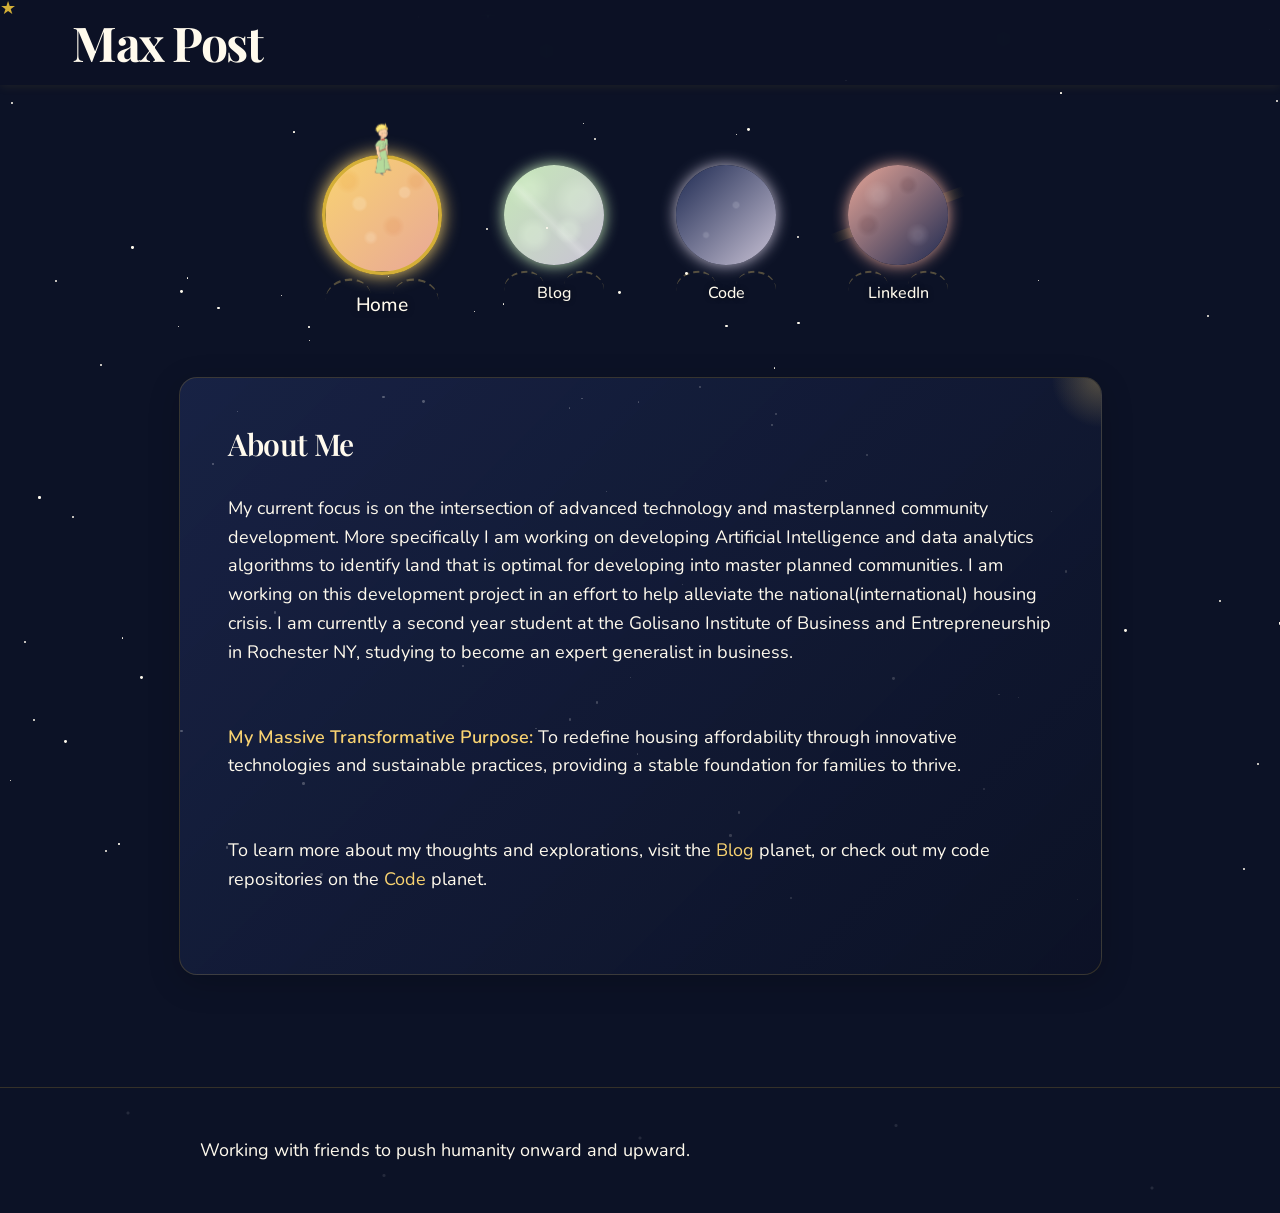
==== commit 9d377cbb: "Update index.html" ====
--- a/index.html
+++ b/index.html
@@ -3,7 +3,7 @@
 <head>
     <meta charset="UTF-8">
     <meta name="viewport" content="width=device-width, initial-scale=1.0">
-    <title>Maximillian Post | Developer & Creator</title>
+    <title>Maximillian Post</title>
     <meta name="description" content="Personal website of Maximillian Post.">
     <link rel="stylesheet" href="styles.css">
     <script src="scripts.js" defer></script>
@@ -21,10 +21,10 @@
             <a href="blog/index.html">Blog</a>
         </div>
         <div class="planet code-planet" data-name="Code">
-            <a href="https://github.com/maximillianpost" target="_blank" rel="noopener">Code</a>
+            <a href="https://github.com/maxcpost" target="_blank" rel="noopener">Code</a>
         </div>
         <div class="planet linkedin-planet" data-name="LinkedIn">
-            <a href="https://linkedin.com/in/maximillian-post" target="_blank" rel="noopener">LinkedIn</a>
+            <a href="https://linkedin.com/in/max-c-post" target="_blank" rel="noopener">LinkedIn</a>
         </div>
     </nav>
     
@@ -49,4 +49,4 @@
     
     <!-- No scroll to top button needed - it will be added by JavaScript -->
 </body>
-</html> +</html> 
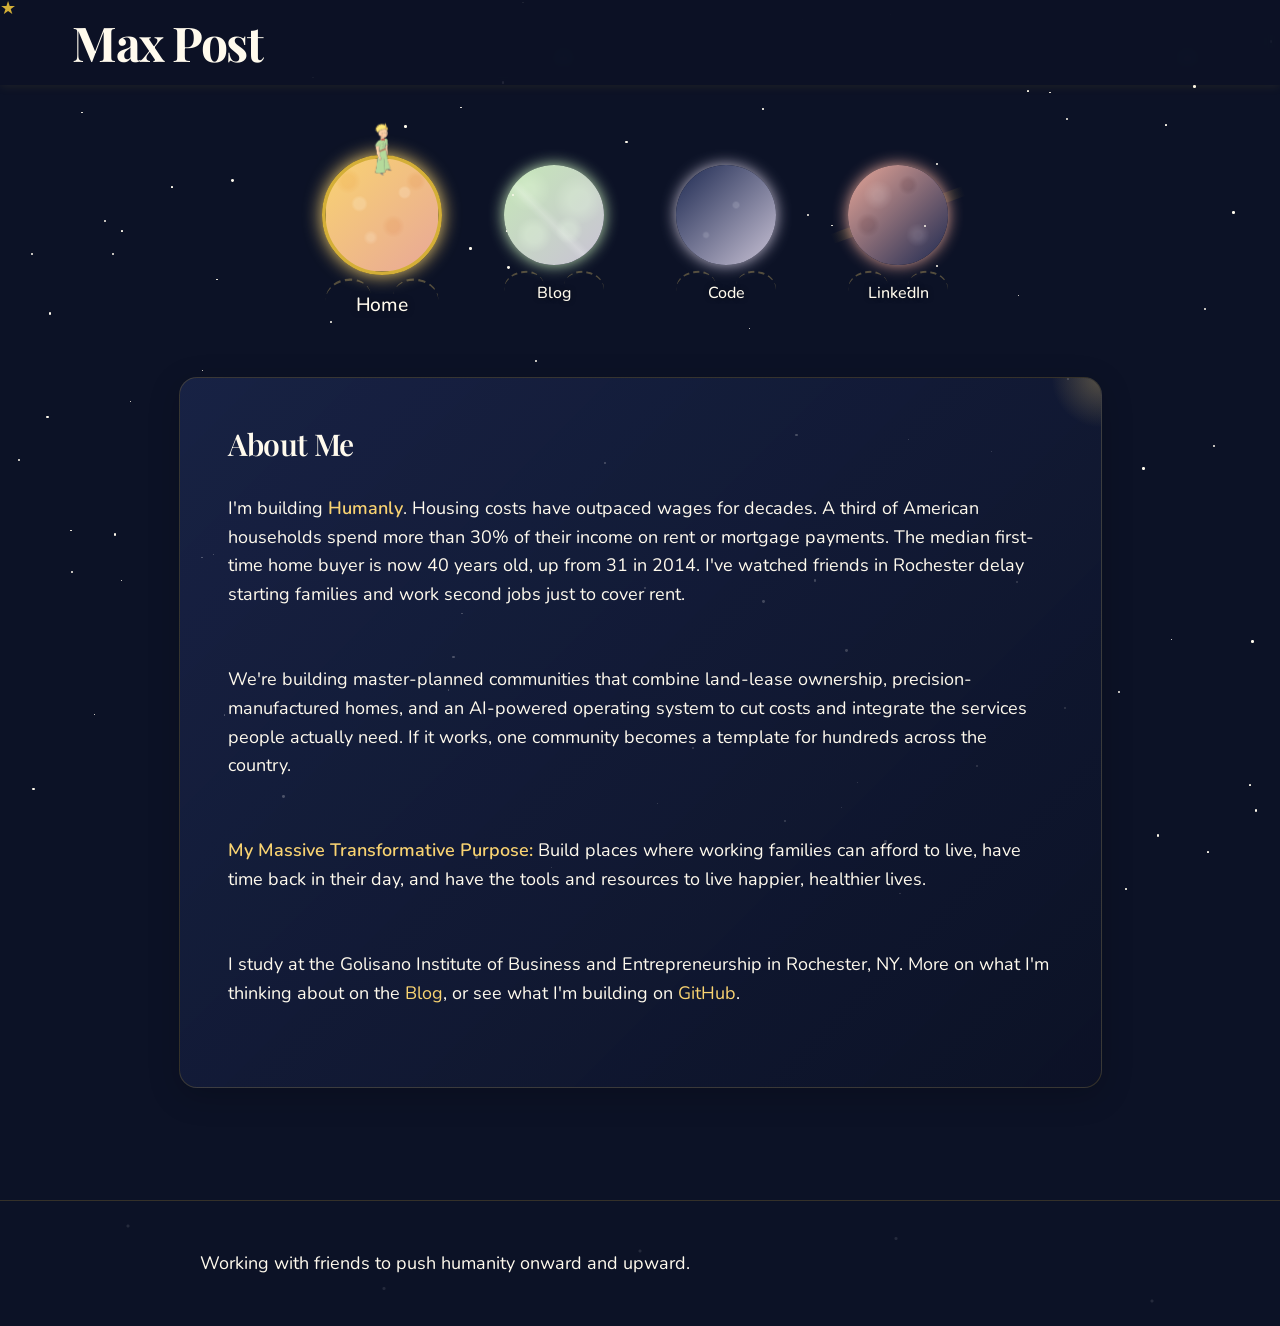
==== commit 09b0c05a: "Update site copy and add Copies and Originals blog post Rewrote copy across all pages for more direc" ====
--- a/index.html
+++ b/index.html
@@ -3,7 +3,7 @@
 <head>
     <meta charset="UTF-8">
     <meta name="viewport" content="width=device-width, initial-scale=1.0">
-    <title>Maximillian Post</title>
+    <title>Maximillian Post | Developer & Creator</title>
     <meta name="description" content="Personal website of Maximillian Post.">
     <link rel="stylesheet" href="styles.css">
     <script src="scripts.js" defer></script>
@@ -21,10 +21,10 @@
             <a href="blog/index.html">Blog</a>
         </div>
         <div class="planet code-planet" data-name="Code">
-            <a href="https://github.com/maxcpost" target="_blank" rel="noopener">Code</a>
+            <a href="https://github.com/maximillianpost" target="_blank" rel="noopener">Code</a>
         </div>
         <div class="planet linkedin-planet" data-name="LinkedIn">
-            <a href="https://linkedin.com/in/max-c-post" target="_blank" rel="noopener">LinkedIn</a>
+            <a href="https://linkedin.com/in/maximillian-post" target="_blank" rel="noopener">LinkedIn</a>
         </div>
     </nav>
     
@@ -32,11 +32,13 @@
         <section class="intro-planet">
             <div class="planet-content">
                 <h2>About Me</h2>
-                <p>My current focus is on the intersection of advanced technology and masterplanned community development. More specifically I am working on developing Artificial Intelligence and data analytics algorithms to identify land that is optimal for developing into master planned communities. I am working on this development project in an effort to help alleviate the national(international) housing crisis. I am currently a second year student at the Golisano Institute of Business and Entrepreneurship in Rochester NY, studying to become an expert generalist in business.</p>
+                <p>I'm building <b>Humanly</b>. Housing costs have outpaced wages for decades. A third of American households spend more than 30% of their income on rent or mortgage payments. The median first-time home buyer is now 40 years old, up from 31 in 2014. I've watched friends in Rochester delay starting families and work second jobs just to cover rent.</p>
                 <br>
-                <p><b>My Massive Transformative Purpose:</b> To redefine housing affordability through innovative technologies and sustainable practices, providing a stable foundation for families to thrive.</p>
+                <p>We're building master-planned communities that combine land-lease ownership, precision-manufactured homes, and an AI-powered operating system to cut costs and integrate the services people actually need. If it works, one community becomes a template for hundreds across the country.</p>
                 <br>
-                <p>To learn more about my thoughts and explorations, visit the <a href="blog/index.html">Blog</a> planet, or check out my code repositories on the <a href="https://github.com/maximillianpost" target="_blank" rel="noopener">Code</a> planet.</p>
+                <p><b>My Massive Transformative Purpose:</b> Build places where working families can afford to live, have time back in their day, and have the tools and resources to live happier, healthier lives.</p>
+                <br>
+                <p>I study at the Golisano Institute of Business and Entrepreneurship in Rochester, NY. More on what I'm thinking about on the <a href="blog/index.html">Blog</a>, or see what I'm building on <a href="https://github.com/maximillianpost" target="_blank" rel="noopener">GitHub</a>.</p>
             </div>
         </section>
     </main>
@@ -49,4 +51,4 @@
     
     <!-- No scroll to top button needed - it will be added by JavaScript -->
 </body>
-</html> 
+</html> 
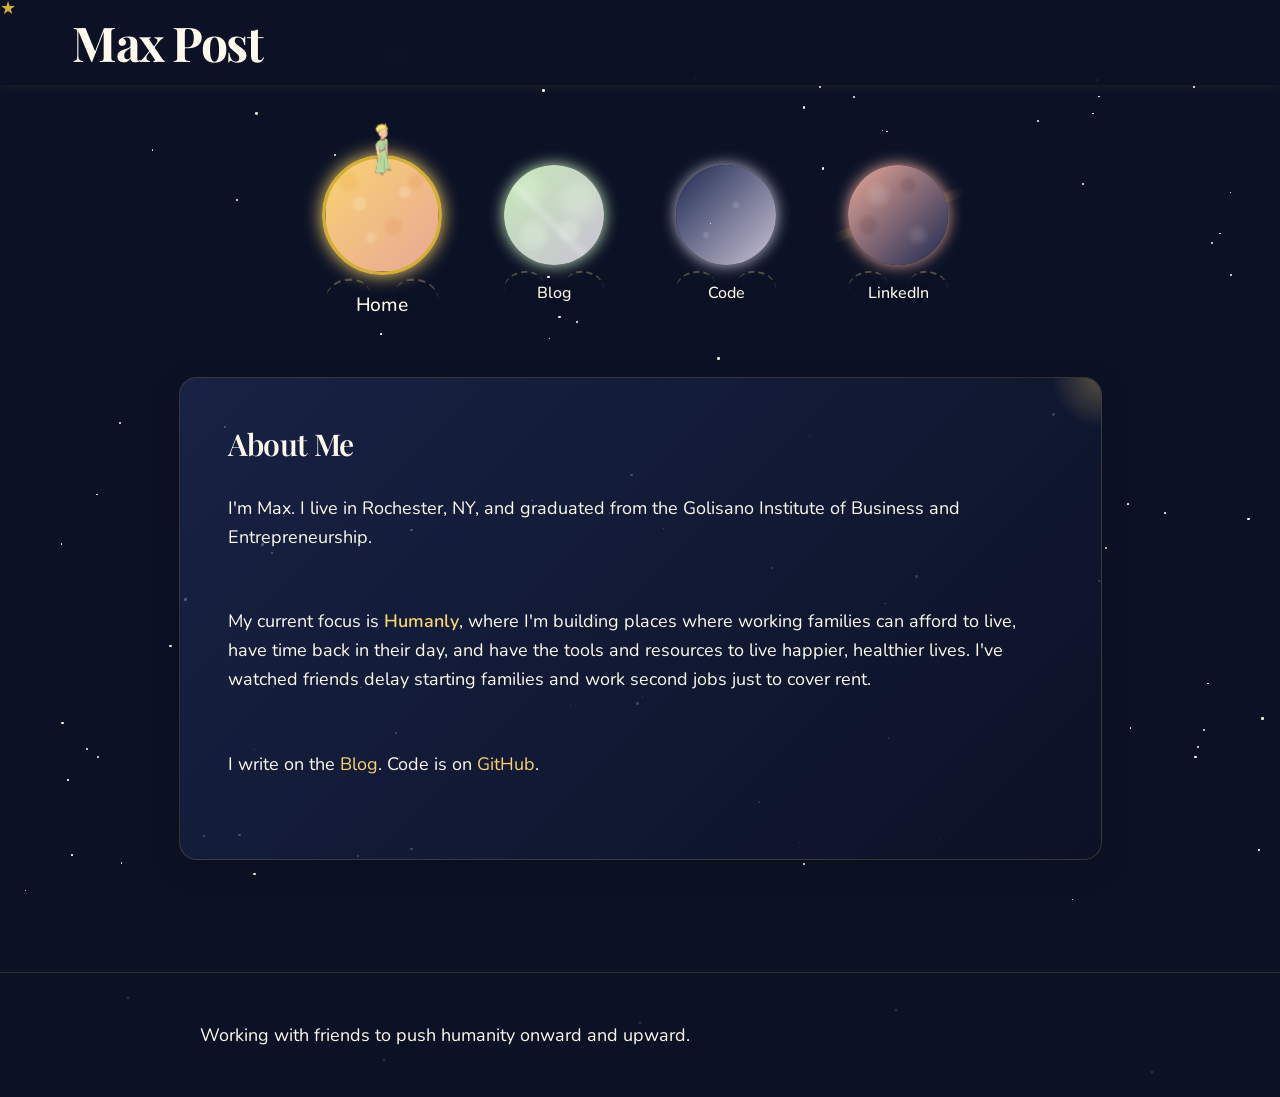
==== commit 1df3dc6f: "Fix LinkedIn/GitHub links, rewrite home page intro Co-Authored-By: Claude Opus 5.5 <noreply@anthropi" ====
--- a/index.html
+++ b/index.html
@@ -3,7 +3,7 @@
 <head>
     <meta charset="UTF-8">
     <meta name="viewport" content="width=device-width, initial-scale=1.0">
-    <title>Maximillian Post | Developer & Creator</title>
+    <title>Max Post</title>
     <meta name="description" content="Personal website of Maximillian Post.">
     <link rel="stylesheet" href="styles.css">
     <script src="scripts.js" defer></script>
@@ -21,10 +21,10 @@
             <a href="blog/index.html">Blog</a>
         </div>
         <div class="planet code-planet" data-name="Code">
-            <a href="https://github.com/maximillianpost" target="_blank" rel="noopener">Code</a>
+            <a href="https://github.com/maxcpost" target="_blank" rel="noopener">Code</a>
         </div>
         <div class="planet linkedin-planet" data-name="LinkedIn">
-            <a href="https://linkedin.com/in/maximillian-post" target="_blank" rel="noopener">LinkedIn</a>
+            <a href="https://www.linkedin.com/in/max-c-post" target="_blank" rel="noopener">LinkedIn</a>
         </div>
     </nav>
     
@@ -32,13 +32,11 @@
         <section class="intro-planet">
             <div class="planet-content">
                 <h2>About Me</h2>
-                <p>I'm building <b>Humanly</b>. Housing costs have outpaced wages for decades. A third of American households spend more than 30% of their income on rent or mortgage payments. The median first-time home buyer is now 40 years old, up from 31 in 2014. I've watched friends in Rochester delay starting families and work second jobs just to cover rent.</p>
+                <p>I'm Max. I live in Rochester, NY, and graduated from the Golisano Institute of Business and Entrepreneurship.</p>
                 <br>
-                <p>We're building master-planned communities that combine land-lease ownership, precision-manufactured homes, and an AI-powered operating system to cut costs and integrate the services people actually need. If it works, one community becomes a template for hundreds across the country.</p>
+                <p>My current focus is <a href="https://humanly.us" target="_blank" rel="noopener"><b>Humanly</b></a>, where I'm building places where working families can afford to live, have time back in their day, and have the tools and resources to live happier, healthier lives. I've watched friends delay starting families and work second jobs just to cover rent.</p>
                 <br>
-                <p><b>My Massive Transformative Purpose:</b> Build places where working families can afford to live, have time back in their day, and have the tools and resources to live happier, healthier lives.</p>
-                <br>
-                <p>I study at the Golisano Institute of Business and Entrepreneurship in Rochester, NY. More on what I'm thinking about on the <a href="blog/index.html">Blog</a>, or see what I'm building on <a href="https://github.com/maximillianpost" target="_blank" rel="noopener">GitHub</a>.</p>
+                <p>I write on the <a href="blog/index.html">Blog</a>. Code is on <a href="https://github.com/maxcpost" target="_blank" rel="noopener">GitHub</a>.</p>
             </div>
         </section>
     </main>
